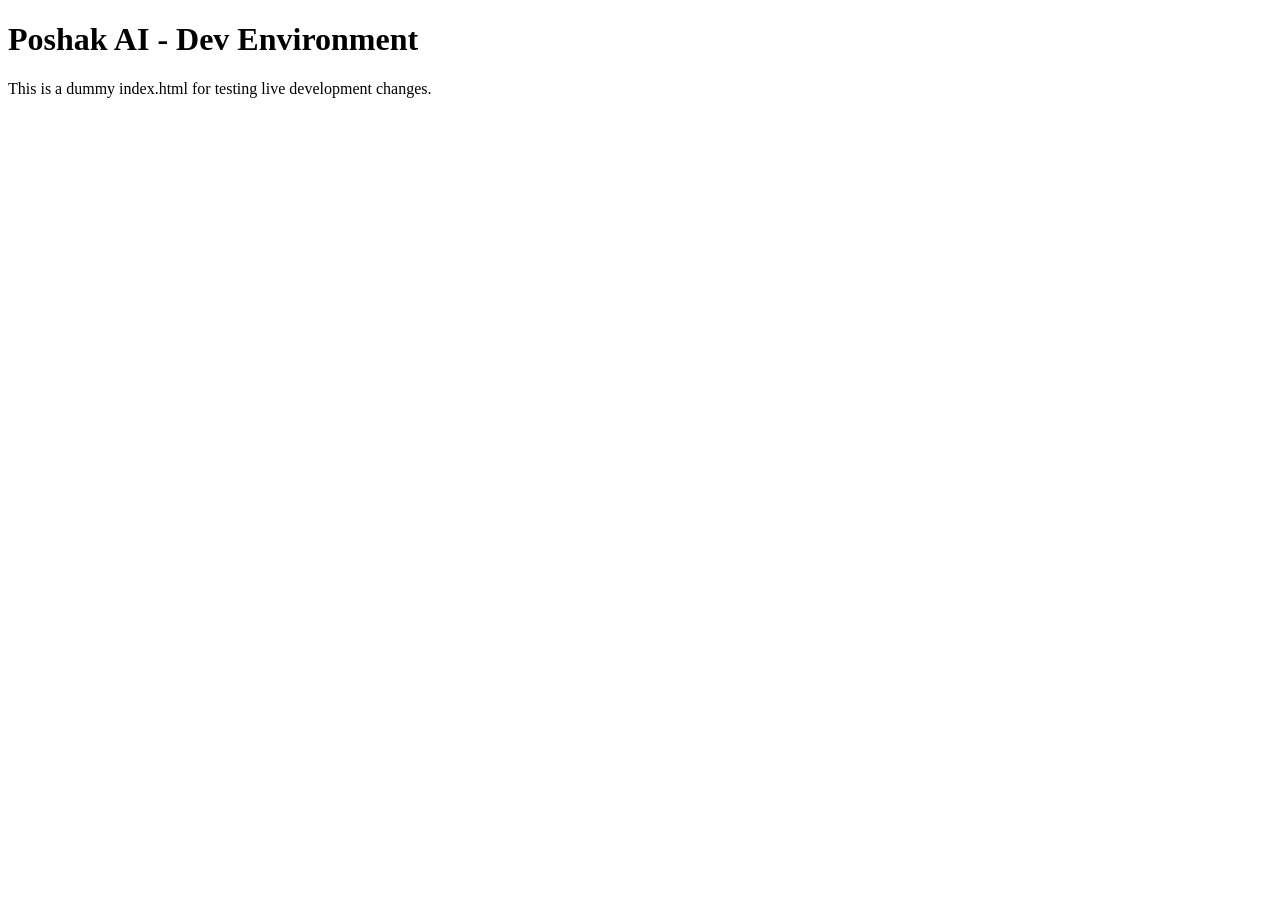
==== dev/index.html @ cd3738d5 "Create dev folder with dummy index.html" ====
<!DOCTYPE html>
<html lang="en">
<head>
    <meta charset="UTF-8">
    <meta name="viewport" content="width=device-width, initial-scale=1.0">
    <title>Dev Environment - Poshak AI</title>
</head>
<body>
    <h1>Poshak AI - Dev Environment</h1>
    <p>This is a dummy index.html for testing live development changes.</p>
</body>
</html>
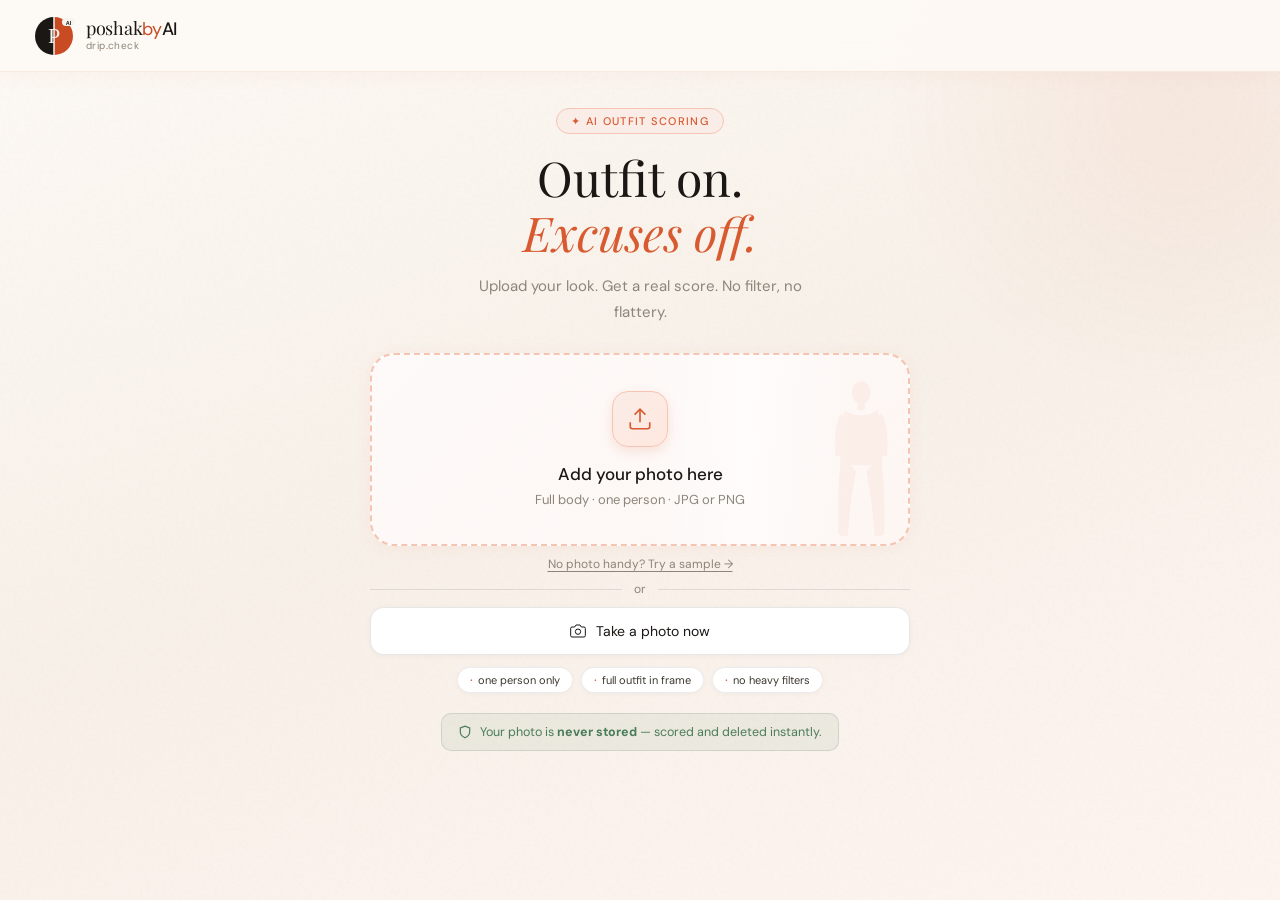
==== commit bf54187d: "Populate dev folder with scoring_updates_v01 codebase" ====
--- a/dev/index.html
+++ b/dev/index.html
@@ -1,12 +1,383 @@
 <!DOCTYPE html>
 <html lang="en">
 <head>
-    <meta charset="UTF-8">
-    <meta name="viewport" content="width=device-width, initial-scale=1.0">
-    <title>Dev Environment - Poshak AI</title>
+<meta charset="UTF-8">
+<meta name="viewport" content="width=device-width, initial-scale=1.0">
+<title>poshakbyAI — drip.check</title>
+<link rel="preconnect" href="https://fonts.googleapis.com">
+<link href="https://fonts.googleapis.com/css2?family=Playfair+Display:wght@400;500&family=DM+Sans:wght@300;400;500&display=swap" rel="stylesheet">
+<link rel="stylesheet" href="styles.css">
 </head>
 <body>
-    <h1>Poshak AI - Dev Environment</h1>
-    <p>This is a dummy index.html for testing live development changes.</p>
+<div class="app">
+  <header>
+    <div style="display:flex;align-items:center;gap:10px;">
+      <!-- SVG Mark -->
+      <svg width="44" height="44" viewBox="0 0 44 44" xmlns="http://www.w3.org/2000/svg" style="flex-shrink:0;">
+        <defs>
+          <clipPath id="hL"><rect x="0" y="0" width="22" height="44"/></clipPath>
+          <clipPath id="hR"><rect x="22" y="0" width="22" height="44"/></clipPath>
+          <clipPath id="hC"><circle cx="22" cy="22" r="19"/></clipPath>
+        </defs>
+        <circle cx="22" cy="22" r="19" fill="#1A1714" clip-path="url(#hL)"/>
+        <circle cx="22" cy="22" r="19" fill="#C84B23" clip-path="url(#hR)"/>
+        <line x1="22" y1="3" x2="22" y2="41" stroke="#F7F4EF" stroke-width="1.5" clip-path="url(#hC)"/>
+        <text x="22" y="29" font-family="Georgia,serif" font-size="22" font-weight="400" fill="#F7F4EF" text-anchor="middle">P</text>
+        <rect x="30" y="4" width="13" height="8" rx="4" fill="#F7F4EF"/>
+        <text x="36.5" y="11" font-family="Arial,sans-serif" font-size="5.5" font-weight="700" fill="#1A1714" text-anchor="middle">AI</text>
+      </svg>
+      <!-- Wordmark -->
+      <div>
+        <div style="font-family:'Playfair Display',Georgia,serif;font-size:18px;font-weight:400;color:#1A1714;letter-spacing:-0.3px;line-height:1.1;">poshak<span style="font-family:'DM Sans',sans-serif;font-weight:400;color:#C84B23;">by</span><span style="font-family:'DM Sans',sans-serif;font-weight:500;color:#1A1714;">AI</span></div>
+        <div style="font-size:10px;color:#8C8579;letter-spacing:0.04em;font-family:'DM Sans',sans-serif;">drip<span style="color:#C84B23;">.</span>check</div>
+      </div>
+    </div>
+  </header>
+
+<input type="file" id="cameraInput" accept="image/jpeg,image/png,image/webp" capture="environment" style="position:absolute;width:1px;height:1px;opacity:0;overflow:hidden;z-index:-1;">
+
+  <main>
+
+    <!-- HOME SCREEN -->
+    <div class="screen active" id="screen-home">
+      <div class="home-hero">
+        <div class="home-eyebrow">✦ AI outfit scoring</div>
+        <h1 class="home-title">Outfit on.<br><em>Excuses off.</em></h1>
+        <p class="home-sub">Upload your look. Get a real score. No filter, no flattery.</p>
+      </div>
+
+      <div class="upload-zone" id="uploadZone">
+        <div class="shimmer-bar"></div>
+        <input type="file" id="fileInput" accept="image/jpeg,image/png,image/webp">
+        <!-- Faint body silhouette — shows ideal framing -->
+        <svg class="upload-silhouette" viewBox="0 0 120 320" xmlns="http://www.w3.org/2000/svg" fill="var(--coral)">
+          <!-- head -->
+          <ellipse cx="60" cy="28" rx="18" ry="22"/>
+          <!-- neck -->
+          <rect x="53" y="48" width="14" height="14" rx="4"/>
+          <!-- torso -->
+          <path d="M28 62 Q20 90 22 140 L98 140 Q100 90 92 62 Q76 72 60 72 Q44 72 28 62Z"/>
+          <!-- left arm -->
+          <path d="M22 68 Q6 90 10 148 Q14 152 22 150 Q24 110 32 80Z"/>
+          <!-- right arm -->
+          <path d="M98 68 Q114 90 110 148 Q106 152 98 150 Q96 110 88 80Z"/>
+          <!-- hips -->
+          <path d="M22 140 Q18 162 20 168 L100 168 Q102 162 98 140Z"/>
+          <!-- left leg -->
+          <path d="M20 168 Q14 220 16 300 Q22 306 34 304 Q38 240 50 180 L40 168Z"/>
+          <!-- right leg -->
+          <path d="M100 168 Q106 220 104 300 Q98 306 86 304 Q82 240 70 180 L80 168Z"/>
+        </svg>
+        <div class="upload-icon-wrap" style="position:relative;z-index:2;">
+          <svg viewBox="0 0 24 24"><path d="M21 15v4a2 2 0 01-2 2H5a2 2 0 01-2-2v-4M17 8l-5-5-5 5M12 3v12"/></svg>
+        </div>
+        <div class="upload-title" style="position:relative;z-index:2;">Add your photo here</div>
+        <div class="upload-sub" style="position:relative;z-index:2;">Full body · one person · JPG or PNG</div>
+      </div>
+      <button class="sample-link" onclick="loadSamplePhoto()">No photo handy? Try a sample →</button>
+
+      <div class="divider">
+        <div class="divider-line"></div>
+        <div class="divider-text">or</div>
+        <div class="divider-line"></div>
+      </div>
+
+      <label for="cameraInput" class="cam-btn">
+        <svg viewBox="0 0 24 24"><path d="M23 19a2 2 0 01-2 2H3a2 2 0 01-2-2V8a2 2 0 012-2h4l2-3h6l2 3h4a2 2 0 012 2z"/><circle cx="12" cy="13" r="4"/></svg>
+        Take a photo now
+      </label>
+
+      <div class="rules-row">
+        <span class="rule-pill">one person only</span>
+        <span class="rule-pill">full outfit in frame</span>
+        <span class="rule-pill">no heavy filters</span>
+      </div>
+
+      <div style="margin-top:1.25rem;display:flex;align-items:center;justify-content:center;gap:8px;font-size:12.5px;color:#4A7C59;background:rgba(74,124,89,0.08);border:1px solid rgba(74,124,89,0.18);border-radius:10px;padding:10px 16px;">
+        <svg width="14" height="14" viewBox="0 0 24 24" fill="none" stroke="currentColor" stroke-width="2" style="flex-shrink:0;"><path d="M12 22s8-4 8-10V5l-8-3-8 3v7c0 6 8 10 8 10z"/></svg>
+        <span>Your photo is <strong>never stored</strong> — scored and deleted instantly.</span>
+      </div>
+    </div>
+
+    <!-- PREVIEW SCREEN -->
+    <div class="screen" id="screen-preview">
+      <div class="preview-wrap">
+        <img class="preview-img" id="previewImg" src="" alt="Your outfit">
+        <div class="preview-overlay">Looking good — ready to score?</div>
+      </div>
+      <div style="display:flex;align-items:center;gap:8px;font-size:12px;color:var(--muted);margin-bottom:0.5rem;width:100%;justify-content:center;">
+        <svg width="12" height="12" viewBox="0 0 24 24" fill="none" stroke="currentColor" stroke-width="2" style="flex-shrink:0;"><path d="M23 19a2 2 0 01-2 2H3a2 2 0 01-2-2V8a2 2 0 012-2h4l2-3h6l2 3h4a2 2 0 012 2z"/><circle cx="12" cy="13" r="4"/></svg>
+        Full body, head to toe = best score
+      </div>
+      <button class="analyze-btn" onclick="startAnalysis()">Score my outfit →</button>
+      <button class="reupload-btn" onclick="goHome()">Choose a different photo</button>
+    </div>
+
+    <!-- PROCESSING SCREEN -->
+    <div class="screen" id="screen-processing">
+      <div class="processing-wrap">
+        <div class="spinner-wrap">
+          <div class="spinner"></div>
+        </div>
+        <div class="processing-title" id="processingTitle">Reading your fit...</div>
+        <div class="processing-sub" id="processingSub">Checking colors, proportions, and finishing touches</div>
+        <div class="processing-steps">
+          <div class="step-dot lit" id="dot0"></div>
+          <div class="step-dot" id="dot1"></div>
+          <div class="step-dot" id="dot2"></div>
+          <div class="step-dot" id="dot3"></div>
+        </div>
+      </div>
+    </div>
+
+    <!-- RESULT SCREEN -->
+    <div class="screen" id="screen-result">
+      <div class="result-wrap">
+
+        <!-- Partial body notice -->
+        <div id="partialBodyNotice" style="display:none;align-items:center;gap:8px;font-size:12px;color:#7A6A2A;background:rgba(239,159,39,0.1);border:1px solid rgba(239,159,39,0.25);border-radius:10px;padding:10px 14px;margin-bottom:0.75rem;">
+          <svg width="14" height="14" viewBox="0 0 24 24" fill="none" stroke="currentColor" stroke-width="2" style="flex-shrink:0;"><circle cx="12" cy="12" r="10"/><line x1="12" y1="8" x2="12" y2="12"/><line x1="12" y1="16" x2="12.01" y2="16"/></svg>
+          <span>We can only see part of your outfit — a full-body shot gives a better score, but we've done our best.</span>
+        </div>
+
+        <!-- Score hero -->
+        <div class="score-hero">
+          <div class="score-sub-label">Your Style Score</div>
+          <div style="display:flex;align-items:flex-end;justify-content:center;gap:6px;line-height:1;">
+            <div class="score-number" id="scoreNum">0</div>
+            <div style="font-family:'DM Sans',sans-serif;font-size:22px;font-weight:300;color:rgba(247,244,239,0.4);padding-bottom:14px;letter-spacing:0;">/10</div>
+          </div>
+          <div class="score-label" id="scoreLabel">—</div>
+          <div><button class="share-btn" id="shareBtn" onclick="shareScore()">Share my score</button></div>
+        </div>
+
+        <!-- Dimension list -->
+        <div class="dim-list">
+          <div class="dim-item" id="dim0" onclick="toggleDim(this)">
+            <div class="dim-header">
+              <div class="dim-row-top">
+                <div class="dim-name-wrap">
+                  <div class="dim-name">Colour matching</div>
+                  <svg class="dim-chevron" viewBox="0 0 24 24"><polyline points="6 9 12 15 18 9"/></svg>
+                </div>
+                <div class="dim-score-label" id="val0">0.0/10</div>
+              </div>
+              <div class="dim-track"><div class="dim-bar" id="bar0"></div></div>
+              <div class="dim-tap-hint"><svg viewBox="0 0 24 24"><polyline points="6 9 12 15 18 9"/></svg>Tap to see how to improve</div>
+            </div>
+            <div class="dim-dropdown" id="tip0">
+              <div class="dim-tip-label">How to score higher</div>
+              <div class="dim-tip-text" id="tiptext0"></div>
+            </div>
+          </div>
+
+          <div class="dim-item" id="dim1" onclick="toggleDim(this)">
+            <div class="dim-header">
+              <div class="dim-row-top">
+                <div class="dim-name-wrap">
+                  <div class="dim-name">How well it goes together</div>
+                  <svg class="dim-chevron" viewBox="0 0 24 24"><polyline points="6 9 12 15 18 9"/></svg>
+                </div>
+                <div class="dim-score-label" id="val1">0.0/10</div>
+              </div>
+              <div class="dim-track"><div class="dim-bar" id="bar1"></div></div>
+              <div class="dim-tap-hint"><svg viewBox="0 0 24 24"><polyline points="6 9 12 15 18 9"/></svg>Tap to see how to improve</div>
+            </div>
+            <div class="dim-dropdown" id="tip1">
+              <div class="dim-tip-label">How to score higher</div>
+              <div class="dim-tip-text" id="tiptext1"></div>
+            </div>
+          </div>
+
+          <div class="dim-item" id="dim2" onclick="toggleDim(this)">
+            <div class="dim-header">
+              <div class="dim-row-top">
+                <div class="dim-name-wrap">
+                  <div class="dim-name">Effort &amp; finishing</div>
+                  <svg class="dim-chevron" viewBox="0 0 24 24"><polyline points="6 9 12 15 18 9"/></svg>
+                </div>
+                <div class="dim-score-label" id="val2">0.0/10</div>
+              </div>
+              <div class="dim-track"><div class="dim-bar" id="bar2"></div></div>
+              <div class="dim-tap-hint"><svg viewBox="0 0 24 24"><polyline points="6 9 12 15 18 9"/></svg>Tap to see how to improve</div>
+            </div>
+            <div class="dim-dropdown" id="tip2">
+              <div class="dim-tip-label">How to score higher</div>
+              <div class="dim-tip-text" id="tiptext2"></div>
+            </div>
+          </div>
+
+          <div class="dim-item" id="dim3" onclick="toggleDim(this)">
+            <div class="dim-header">
+              <div class="dim-row-top">
+                <div class="dim-name-wrap">
+                  <div class="dim-name">Fit &amp; shape</div>
+                  <svg class="dim-chevron" viewBox="0 0 24 24"><polyline points="6 9 12 15 18 9"/></svg>
+                </div>
+                <div class="dim-score-label" id="val3">0.0/10</div>
+              </div>
+              <div class="dim-track"><div class="dim-bar" id="bar3"></div></div>
+              <div class="dim-tap-hint"><svg viewBox="0 0 24 24"><polyline points="6 9 12 15 18 9"/></svg>Tap to see how to improve</div>
+            </div>
+            <div class="dim-dropdown" id="tip3">
+              <div class="dim-tip-label">How to score higher</div>
+              <div class="dim-tip-text" id="tiptext3"></div>
+            </div>
+          </div>
+        </div>
+
+        <!-- Feedback -->
+        <div class="feedback-section" id="feedbackSection">
+
+          <div class="vibe-block" id="vibeCard">
+            <div class="vibe-icon" id="vibeIcon">✦</div>
+            <div class="vibe-right">
+              <div class="vibe-tag">The verdict</div>
+              <div class="vibe-quote" id="vibeText"></div>
+            </div>
+          </div>
+
+          <div class="working-block" id="workingCard">
+            <div class="working-top">
+              <div class="working-dot"></div>
+              <div class="working-label">What's working</div>
+            </div>
+            <div class="working-text" id="workingText"></div>
+          </div>
+
+          <div class="nudge-block" id="nudgeCard" style="display:none;">
+            <div class="nudge-arrow">→</div>
+            <div class="nudge-inner-text">
+              <div class="nudge-label">Fix this one thing</div>
+              <div class="nudge-text" id="nudgeText"></div>
+            </div>
+          </div>
+
+        </div>
+
+        <div class="action-row" style="display:flex; gap:10px;">
+          <button class="action-sec" style="flex:1;" onclick="goHome()">Score another</button>
+          <button class="action-primary" style="flex:1;" onclick="showScreen('feedback')">Give feedback →</button>
+        </div>
+      </div>
+    </div>
+
+    <!-- FEEDBACK SCREEN -->
+    <div class="screen" id="screen-feedback">
+      <div class="feedback-wrap" id="feedbackForm">
+
+        <div class="fb-screen-title">Quick check-in</div>
+        <div class="fb-screen-sub">Tell us what you think — we actually read all of this.</div>
+
+        <div class="fb-section">
+          <div class="fb-section-label">How helpful was this?</div>
+          <div class="emoji-row">
+            <button class="emoji-btn" onclick="selectEmoji(this, 1)">😒</button>
+            <button class="emoji-btn" onclick="selectEmoji(this, 2)">😐</button>
+            <button class="emoji-btn" onclick="selectEmoji(this, 3)">🙂</button>
+            <button class="emoji-btn" onclick="selectEmoji(this, 4)">😊</button>
+            <button class="emoji-btn" onclick="selectEmoji(this, 5)">😍</button>
+          </div>
+        </div>
+
+        <div class="fb-section">
+          <div class="fb-section-label">What did you think?</div>
+          <div class="chip-grid" id="thoughtChips">
+            <div class="chip" onclick="toggleChip(this)">Really helpful</div>
+            <div class="chip" onclick="toggleChip(this)">Too general</div>
+            <div class="chip" onclick="toggleChip(this)">Spot on</div>
+            <div class="chip" onclick="toggleChip(this)">Want more detail</div>
+            <div class="chip" onclick="toggleChip(this)">Easy to follow</div>
+            <div class="chip" onclick="toggleChip(this)">Felt too harsh</div>
+          </div>
+        </div>
+
+        <div class="fb-section">
+          <div class="fb-section-label">What should we improve?</div>
+          <div class="chip-grid" id="improveChips">
+            <div class="chip" onclick="toggleChip(this)">More specific tips</div>
+            <div class="chip" onclick="toggleChip(this)">Better tone</div>
+            <div class="chip" onclick="toggleChip(this)">Show examples</div>
+            <div class="chip" onclick="toggleChip(this)">Add shopping links</div>
+            <div class="chip" onclick="toggleChip(this)">Faster results</div>
+            <div class="chip" onclick="toggleChip(this)">Nothing, loved it</div>
+          </div>
+        </div>
+
+        <div class="fb-section">
+          <div class="fb-section-label">Anything else? <span style="font-weight:300;text-transform:none;letter-spacing:0;">(optional)</span></div>
+          <textarea class="fb-textarea" id="fbTextarea" placeholder="Any quick thoughts? We read all of them."></textarea>
+        </div>
+
+        <button class="fb-submit" onclick="submitFeedback()">Submit feedback</button>
+        <button class="fb-skip" onclick="goHome()">Skip — score another outfit</button>
+
+      </div>
+
+      <!-- Thank you state -->
+      <div style="display:none;" id="thankyouState">
+        <div class="thankyou-wrap">
+          <div class="thankyou-icon">✦</div>
+          <div class="thankyou-title">Thank you.</div>
+          <div class="thankyou-sub">Your feedback helps us get better.<br>One outfit at a time.</div>
+          <button class="action-primary" style="width:100%;" onclick="goHome()">Score another outfit</button>
+        </div>
+      </div>
+    </div>
+
+    <!-- ERROR SCREEN -->
+    <div class="screen" id="screen-error">
+      <div class="error-wrap">
+        <div class="error-icon">
+          <svg viewBox="0 0 24 24"><circle cx="11" cy="11" r="8"/><path d="M21 21l-4.35-4.35M11 8v3M11 14h.01"/></svg>
+        </div>
+        <div class="error-title" id="errorTitle">Hmm, we can't score this.</div>
+        <div class="error-sub" id="errorSub">We need a clear photo of your full outfit to give you a proper score.</div>
+        <div class="error-rules">
+          <div class="error-rule"><div class="rule-dot-sm"></div>Only one person in the photo</div>
+          <div class="error-rule"><div class="rule-dot-sm"></div>Full or half-body shot with outfit visible</div>
+          <div class="error-rule"><div class="rule-dot-sm"></div>No heavy filters or cropping</div>
+          <div class="error-rule"><div class="rule-dot-sm"></div>Good lighting, clothes clearly visible</div>
+        </div>
+        <button class="retry-btn" onclick="goHome()">Try again</button>
+      </div>
+    </div>
+
+  </main>
+</div>
+
+<!-- NEW LOOK MODAL -->
+<div class="newlook-overlay" id="newlookOverlay" onclick="closeNewLook(event)">
+  <div class="newlook-sheet" id="newlookSheet">
+    <div class="newlook-handle"></div>
+    <div class="newlook-label">AI Preview</div>
+    <div class="newlook-title" id="newlookTitle">You, with the fix applied</div>
+    <div class="newlook-img-wrap" id="newlookImgWrap">
+      <div class="newlook-loading" id="newlookLoading">
+        <div class="newlook-spinner"></div>
+        <div class="newlook-loading-text">Generating your new look...</div>
+      </div>
+    </div>
+    <div class="newlook-disclaimer">AI-generated preview — for inspiration only. Results may vary.</div>
+    <button class="newlook-close" onclick="closeNewLook()">Close</button>
+  </div>
+</div>
+
+
+<!-- ACCESSORY TRY-ON MODAL -->
+<div class="newlook-overlay" id="accessoryOverlay" onclick="closeAccessoryOverlay(event)">
+  <div class="newlook-sheet">
+    <div class="newlook-handle"></div>
+    <div class="newlook-label">Try it on</div>
+    <div class="newlook-title" id="accessoryOverlayTitle">How it could look</div>
+    <div class="newlook-img-wrap" id="accessoryImgWrap"></div>
+    <div class="newlook-disclaimer">AI-generated preview — your original photo with the item added. Results may vary.</div>
+    <button class="newlook-close" onclick="closeAccessoryOverlay()">Close</button>
+  </div>
+</div>
+
+<script src="config.js"></script>
+<script src="prompts.js"></script>
+<script src="app.js"></script>
 </body>
 </html>
--- a/dev/styles.css
+++ b/dev/styles.css
@@ -0,0 +1,1032 @@
+  :root {
+    --coral: #D85A30;
+    --coral-light: #FAECE7;
+    --coral-mid: #F5C4B3;
+    --coral-dark: #993C1D;
+    --amber: #EF9F27;
+    --red: #E24B4A;
+    --ink: #1A1714;
+    --ink-soft: #3D3830;
+    --parchment: #F7F4EF;
+    --parchment-dark: #EDE9E1;
+    --muted: #8C8579;
+    --white: #FFFFFF;
+  }
+
+  * { box-sizing: border-box; margin: 0; padding: 0; }
+
+  body {
+    font-family: 'DM Sans', sans-serif;
+    background: linear-gradient(160deg, #FDF9F5 0%, #F7F0E8 50%, #FDF4EF 100%);
+    background-attachment: fixed;
+    color: var(--ink);
+    min-height: 100vh;
+    overflow-x: hidden;
+  }
+
+  /* ── GRAIN TEXTURE OVERLAY ── */
+  body::before {
+    content: '';
+    position: fixed;
+    inset: 0;
+    background-image: url("data:image/svg+xml,%3Csvg viewBox='0 0 256 256' xmlns='http://www.w3.org/2000/svg'%3E%3Cfilter id='noise'%3E%3CfeTurbulence type='fractalNoise' baseFrequency='0.9' numOctaves='4' stitchTiles='stitch'/%3E%3C/filter%3E%3Crect width='100%25' height='100%25' filter='url(%23noise)' opacity='0.04'/%3E%3C/svg%3E");
+    pointer-events: none;
+    z-index: 0;
+    opacity: 0.5;
+  }
+
+  /* ── DECORATIVE BLOBS ── */
+  body::after {
+    content: '';
+    position: fixed;
+    width: 600px; height: 600px;
+    border-radius: 50%;
+    background: radial-gradient(circle, rgba(216,90,48,0.07) 0%, transparent 70%);
+    top: -200px; right: -200px;
+    pointer-events: none;
+    z-index: 0;
+  }
+
+  /* ── LAYOUT ── */
+  .app { position: relative; z-index: 1; min-height: 100vh; display: flex; flex-direction: column; }
+
+  /* ── HEADER ── */
+  header {
+    padding: 0.85rem 2rem;
+    display: flex;
+    align-items: center;
+    justify-content: space-between;
+    border-bottom: 1px solid rgba(216,90,48,0.1);
+    background: rgba(253,249,245,0.92);
+    backdrop-filter: blur(12px);
+    position: sticky;
+    top: 0;
+    z-index: 100;
+    box-shadow: 0 1px 20px rgba(216,90,48,0.06);
+  }
+
+  .logo {
+    font-family: 'Playfair Display', serif;
+    font-size: 22px;
+    font-weight: 500;
+    color: var(--ink);
+    letter-spacing: -0.3px;
+  }
+  .logo span { color: var(--coral); }
+
+  .logo-tagline {
+    font-size: 11px;
+    color: var(--muted);
+    letter-spacing: 0.04em;
+    margin-top: 1px;
+    font-family: 'DM Sans', sans-serif;
+  }
+  .logo-dot { color: var(--coral); }
+
+  /* ── MAIN ── */
+  main { flex: 1; display: flex; flex-direction: column; align-items: center; padding: 0.75rem 1.5rem; }
+
+  /* ── SCREENS ── */
+  .screen { display: none; width: 100%; max-width: 540px; animation: fadeUp 0.4s ease; }
+  .screen.active { display: flex; flex-direction: column; align-items: center; }
+  @keyframes fadeUp { from { opacity: 0; transform: translateY(16px); } to { opacity: 1; transform: translateY(0); } }
+
+  /* ── HOME SCREEN ── */
+  .home-hero {
+    text-align: center;
+    margin-bottom: 1.25rem;
+    padding: 1.5rem 0 0.5rem;
+  }
+  .home-eyebrow {
+    display: inline-flex;
+    align-items: center;
+    gap: 6px;
+    font-size: 11px;
+    font-weight: 500;
+    letter-spacing: 0.12em;
+    text-transform: uppercase;
+    color: var(--coral);
+    background: var(--coral-light);
+    border: 1px solid var(--coral-mid);
+    border-radius: 20px;
+    padding: 5px 14px;
+    margin-bottom: 1rem;
+  }
+  .home-title {
+    font-family: 'Playfair Display', serif;
+    font-size: clamp(32px, 6vw, 48px);
+    font-weight: 400;
+    line-height: 1.15;
+    color: var(--ink);
+    margin-bottom: 0.75rem;
+  }
+  .home-title em { font-style: italic; color: var(--coral); }
+  .home-sub {
+    font-size: 15px;
+    color: var(--muted);
+    line-height: 1.75;
+    max-width: 360px;
+    margin: 0 auto;
+  }
+
+  /* ── UPLOAD ZONE ── */
+  .upload-zone {
+    width: 100%;
+    border: 2px dashed var(--coral-mid);
+    border-radius: 24px;
+    padding: 2.25rem 2rem;
+    text-align: center;
+    cursor: pointer;
+    background: linear-gradient(135deg, #fff 0%, #FDF6F3 100%);
+    transition: all 0.25s ease;
+    position: relative;
+    overflow: hidden;
+    box-shadow: 0 2px 16px rgba(216,90,48,0.06);
+  }
+  .upload-zone::before {
+    content: '';
+    position: absolute;
+    inset: 0;
+    background: linear-gradient(135deg, rgba(216,90,48,0.03), transparent);
+    pointer-events: none;
+  }
+  .upload-zone:hover {
+    border-color: var(--coral);
+    background: linear-gradient(135deg, #FEF4F0 0%, #FAECE7 100%);
+    transform: translateY(-2px);
+    box-shadow: 0 8px 28px rgba(216,90,48,0.12);
+  }
+  .upload-zone.drag-over {
+    border-color: var(--coral);
+    background: linear-gradient(135deg, #FEF4F0 0%, #FAECE7 100%);
+    transform: scale(1.01);
+  }
+
+  /* ── SHIMMER ── */
+  @keyframes shimmerSweep {
+    0%   { transform: translateX(-100%) skewX(-15deg); }
+    100% { transform: translateX(250%)  skewX(-15deg); }
+  }
+  .upload-zone .shimmer-bar {
+    position: absolute;
+    inset: 0;
+    overflow: hidden;
+    border-radius: 22px;
+    pointer-events: none;
+    z-index: 2;
+  }
+  .upload-zone .shimmer-bar::after {
+    content: '';
+    position: absolute;
+    top: 0; bottom: 0;
+    width: 40%;
+    background: linear-gradient(90deg, transparent, rgba(255,255,255,0.55), transparent);
+    animation: shimmerSweep 0.9s ease-in-out 0.4s 2;
+  }
+
+  /* ── SILHOUETTE ── */
+  .upload-silhouette {
+    position: absolute;
+    bottom: 0; right: 16px;
+    height: 88%;
+    opacity: 0.055;
+    pointer-events: none;
+    z-index: 1;
+  }
+
+  /* ── SAMPLE LINK ── */
+  .sample-link {
+    font-size: 12px;
+    color: var(--muted);
+    text-align: center;
+    margin-top: 0.6rem;
+    cursor: pointer;
+    background: none; border: none;
+    font-family: 'DM Sans', sans-serif;
+    text-decoration: underline;
+    text-underline-offset: 3px;
+    transition: color 0.15s;
+  }
+  .sample-link:hover { color: var(--coral); }
+
+  .upload-icon-wrap {
+    width: 56px;
+    height: 56px;
+    border-radius: 16px;
+    background: linear-gradient(135deg, var(--coral-light), #FFE8DF);
+    display: flex;
+    align-items: center;
+    justify-content: center;
+    margin: 0 auto 1rem;
+    border: 1px solid var(--coral-mid);
+    box-shadow: 0 4px 12px rgba(216,90,48,0.15);
+  }
+  .upload-icon-wrap svg { width: 26px; height: 26px; stroke: var(--coral); fill: none; stroke-width: 1.5; }
+
+  .upload-title { font-size: 17px; font-weight: 500; color: var(--ink); margin-bottom: 6px; }
+  .upload-sub { font-size: 13px; color: var(--muted); }
+
+  #fileInput { display: none; }
+
+  .divider {
+    display: flex; align-items: center; gap: 12px;
+    width: 100%; margin: 0.6rem 0;
+  }
+  .divider-line { flex: 1; height: 1px; background: rgba(26,23,20,0.1); }
+  .divider-text { font-size: 12px; color: var(--muted); }
+
+  .cam-btn {
+    width: 100%;
+    display: flex;
+    align-items: center;
+    justify-content: center;
+    gap: 10px;
+    padding: 14px;
+    border-radius: 14px;
+    border: 1.5px solid rgba(26,23,20,0.1);
+    background: var(--white);
+    color: var(--ink);
+    font-size: 14px;
+    font-family: 'DM Sans', sans-serif;
+    cursor: pointer;
+    transition: all 0.15s;
+    box-shadow: 0 1px 6px rgba(0,0,0,0.04);
+  }
+  .cam-btn:hover { background: var(--parchment-dark); border-color: var(--coral-mid); box-shadow: 0 4px 12px rgba(216,90,48,0.08); }
+  .cam-btn svg { width: 16px; height: 16px; stroke: currentColor; fill: none; stroke-width: 1.5; }
+
+  .rules-row {
+    display: flex; gap: 8px; flex-wrap: wrap; justify-content: center;
+    margin-top: 0.75rem;
+  }
+  .rule-pill {
+    font-size: 11px;
+    color: var(--ink-soft);
+    background: var(--white);
+    border: 1px solid rgba(26,23,20,0.08);
+    border-radius: 20px;
+    padding: 5px 12px;
+    box-shadow: 0 1px 4px rgba(0,0,0,0.04);
+    display: inline-flex;
+    align-items: center;
+    gap: 5px;
+  }
+  .rule-pill::before {
+    content: '·';
+    color: var(--coral);
+    font-size: 14px;
+    line-height: 1;
+  }
+
+  /* ── PREVIEW ── */
+  .preview-wrap {
+    width: 100%;
+    border-radius: 16px;
+    overflow: hidden;
+    position: relative;
+    margin-bottom: 1rem;
+    border: 1px solid rgba(26,23,20,0.08);
+    background: var(--parchment-dark);
+    max-height: 520px;
+  }
+  .preview-img {
+    width: 100%;
+    height: auto;
+    max-height: 520px;
+    object-fit: contain;
+    display: block;
+  }
+  .preview-overlay {
+    position: absolute;
+    bottom: 0; left: 0; right: 0;
+    padding: 1rem 1.25rem;
+    background: linear-gradient(transparent, rgba(26,23,20,0.7));
+    color: white;
+    font-size: 13px;
+  }
+
+  .analyze-btn {
+    width: 100%;
+    padding: 17px;
+    border-radius: 14px;
+    background: linear-gradient(135deg, #D85A30 0%, #C84B23 50%, #B03A18 100%);
+    color: #fff;
+    border: none;
+    font-size: 15px;
+    font-weight: 500;
+    font-family: 'DM Sans', sans-serif;
+    cursor: pointer;
+    transition: transform 0.15s, box-shadow 0.15s, filter 0.15s;
+    letter-spacing: 0.02em;
+    box-shadow: 0 4px 20px rgba(216,90,48,0.35);
+    position: relative;
+    overflow: hidden;
+  }
+  .analyze-btn::after {
+    content: '';
+    position: absolute;
+    inset: 0;
+    background: linear-gradient(to bottom, rgba(255,255,255,0.12), transparent);
+    pointer-events: none;
+  }
+  .analyze-btn:hover { transform: translateY(-1px); box-shadow: 0 8px 28px rgba(216,90,48,0.42); filter: brightness(1.05); }
+  .analyze-btn:active { transform: scale(0.98); box-shadow: 0 2px 10px rgba(216,90,48,0.3); }
+
+  .reupload-btn {
+    width: 100%;
+    padding: 13px;
+    border-radius: 12px;
+    background: transparent;
+    color: var(--muted);
+    border: 1.5px solid rgba(26,23,20,0.12);
+    font-size: 14px;
+    font-family: 'DM Sans', sans-serif;
+    cursor: pointer;
+    margin-top: 10px;
+    transition: background 0.15s;
+  }
+  .reupload-btn:hover { background: var(--parchment-dark); }
+
+  /* ── PROCESSING ── */
+  .processing-wrap { text-align: center; padding: 2rem 0; }
+  .spinner-wrap {
+    position: relative;
+    width: 88px; height: 88px;
+    margin: 0 auto 2rem;
+  }
+  .spinner-wrap::before {
+    content: '';
+    position: absolute;
+    inset: -12px;
+    border-radius: 50%;
+    background: radial-gradient(circle, rgba(216,90,48,0.08) 0%, transparent 70%);
+    animation: pulseRing 1.5s ease-in-out infinite;
+  }
+  @keyframes pulseRing {
+    0%, 100% { transform: scale(0.9); opacity: 0.4; }
+    50% { transform: scale(1.1); opacity: 1; }
+  }
+  .spinner {
+    width: 88px; height: 88px;
+    border-radius: 50%;
+    border: 2.5px solid var(--coral-mid);
+    border-top-color: var(--coral);
+    animation: spin 0.85s linear infinite;
+    margin: 0 auto 2rem;
+  }
+  @keyframes spin { to { transform: rotate(360deg); } }
+  .processing-title {
+    font-family: 'Playfair Display', serif;
+    font-size: 24px;
+    font-weight: 400;
+    color: var(--ink);
+    margin-bottom: 0.75rem;
+  }
+  .processing-sub { font-size: 14px; color: var(--muted); line-height: 1.7; }
+  .processing-steps {
+    display: flex; gap: 6px; justify-content: center;
+    margin-top: 2rem;
+  }
+  .step-dot {
+    width: 6px; height: 6px; border-radius: 50%;
+    background: var(--coral-mid);
+    transition: background 0.3s;
+  }
+  .step-dot.lit { background: var(--coral); }
+
+  /* ── RESULT ── */
+  .result-wrap { width: 100%; }
+
+  /* Top score hero */
+  .score-hero {
+    background: linear-gradient(145deg, #1A1714 0%, #2B1E18 60%, #1F1210 100%);
+    border-radius: 24px;
+    padding: 2.25rem 1.75rem 1.75rem;
+    margin-bottom: 0.75rem;
+    text-align: center;
+    position: relative;
+    overflow: hidden;
+    box-shadow: 0 8px 32px rgba(0,0,0,0.25), 0 2px 8px rgba(216,90,48,0.1);
+    border: 1px solid rgba(216,90,48,0.12);
+  }
+  .score-hero::before {
+    content: '';
+    position: absolute;
+    width: 280px; height: 280px;
+    border-radius: 50%;
+    background: radial-gradient(circle, rgba(216,90,48,0.18) 0%, transparent 70%);
+    top: -100px; right: -80px;
+    pointer-events: none;
+  }
+  .score-hero::after {
+    content: '';
+    position: absolute;
+    width: 180px; height: 180px;
+    border-radius: 50%;
+    background: radial-gradient(circle, rgba(239,159,39,0.08) 0%, transparent 70%);
+    bottom: -60px; left: -40px;
+    pointer-events: none;
+  }
+  .score-sub-label {
+    font-size: 10px;
+    letter-spacing: 0.14em;
+    text-transform: uppercase;
+    color: rgba(140,133,121,0.8);
+    margin-bottom: 0.75rem;
+    display: inline-flex;
+    align-items: center;
+    gap: 6px;
+  }
+  .score-sub-label::before, .score-sub-label::after {
+    content: '';
+    display: inline-block;
+    width: 20px; height: 1px;
+    background: rgba(140,133,121,0.35);
+  }
+  .score-number {
+    font-family: 'Playfair Display', serif;
+    font-size: 96px;
+    font-weight: 400;
+    line-height: 1;
+    color: var(--coral);
+    transition: color 0.3s;
+    text-shadow: 0 0 40px rgba(216,90,48,0.25);
+  }
+  .score-label {
+    font-size: 17px;
+    font-weight: 400;
+    color: var(--parchment);
+    margin-top: 8px;
+    opacity: 0;
+    transition: opacity 0.4s;
+    font-style: italic;
+    font-family: 'Playfair Display', serif;
+    letter-spacing: 0.01em;
+    line-height: 1.3;
+    padding: 0 1rem;
+  }
+  .share-btn {
+    margin-top: 1.25rem;
+    display: inline-block;
+    font-size: 12px;
+    padding: 7px 20px;
+    border-radius: 20px;
+    border: 1px solid rgba(247,244,239,0.2);
+    background: transparent;
+    color: var(--muted);
+    cursor: pointer;
+    font-family: 'DM Sans', sans-serif;
+    opacity: 0;
+    transition: opacity 0.4s, background 0.15s;
+  }
+  .share-btn.visible { opacity: 1; }
+  .share-btn:hover { background: rgba(247,244,239,0.08); }
+
+  /* Dimension list */
+  .dim-list {
+    background: var(--white);
+    border-radius: 20px;
+    border: 1px solid rgba(26,23,20,0.07);
+    overflow: hidden;
+    margin-bottom: 0.75rem;
+    padding: 0.25rem 0;
+    box-shadow: 0 2px 16px rgba(0,0,0,0.04);
+  }
+  .dim-item {
+    border-bottom: 1px solid rgba(26,23,20,0.05);
+    opacity: 0;
+    transform: translateY(6px);
+    transition: opacity 0.35s, transform 0.35s;
+  }
+  .dim-item:last-child { border-bottom: none; }
+  .dim-item.visible { opacity: 1; transform: translateY(0); }
+
+  .dim-header {
+    padding: 0.85rem 1.5rem;
+    cursor: pointer;
+    user-select: none;
+  }
+  .dim-header:hover { background: var(--parchment); }
+  .dim-row-top {
+    display: flex;
+    align-items: center;
+    justify-content: space-between;
+    margin-bottom: 8px;
+  }
+  .dim-name-wrap { display: flex; align-items: center; gap: 8px; }
+  .dim-name { font-size: 13px; color: var(--ink-soft); font-weight: 400; }
+  .dim-chevron {
+    width: 16px; height: 16px;
+    stroke: var(--coral); fill: none; stroke-width: 2.5;
+    transition: transform 0.25s;
+    flex-shrink: 0;
+  }
+  .dim-item.open .dim-chevron { transform: rotate(180deg); }
+
+  /* Tap hint shown below bar, hidden when open */
+  .dim-tap-hint {
+    display: flex;
+    align-items: center;
+    gap: 4px;
+    margin-top: 7px;
+    font-size: 11px;
+    color: var(--coral);
+    font-weight: 500;
+    letter-spacing: 0.02em;
+    opacity: 0;
+    transition: opacity 0.4s;
+  }
+  .dim-tap-hint svg { width: 11px; height: 11px; stroke: var(--coral); fill: none; stroke-width: 2.5; flex-shrink: 0; }
+  .dim-item.visible .dim-tap-hint { opacity: 1; }
+  .dim-item.open .dim-tap-hint { display: none; }
+
+  .dim-score-label {
+    font-size: 13px;
+    font-weight: 500;
+    color: var(--coral);
+    transition: color 0.3s;
+    min-width: 44px;
+    text-align: right;
+    flex-shrink: 0;
+  }
+  .dim-score-label.amber { color: #854F0B; }
+  .dim-score-label.red { color: #A32D2D; }
+
+  .dim-track {
+    width: 100%;
+    height: 7px;
+    background: var(--parchment-dark);
+    border-radius: 4px;
+    overflow: hidden;
+  }
+  .dim-bar {
+    height: 100%;
+    border-radius: 4px;
+    width: 0%;
+    background: linear-gradient(90deg, #D85A30, #E8744A);
+    transition: background 0.3s;
+    box-shadow: 0 0 6px rgba(216,90,48,0.3);
+  }
+  .dim-bar.amber { background: linear-gradient(90deg, #C17A0F, #EF9F27); box-shadow: 0 0 6px rgba(239,159,39,0.3); }
+  .dim-bar.red { background: linear-gradient(90deg, #A32D2D, #E24B4A); box-shadow: 0 0 6px rgba(226,75,74,0.3); }
+
+  @keyframes pulse-glow {
+    0%, 100% { box-shadow: 0 0 0 0 rgba(226,75,74,0.0), inset 0 0 0 1.5px rgba(226,75,74,0.3); }
+    50% { box-shadow: 0 0 12px 3px rgba(226,75,74,0.2), inset 0 0 0 1.5px rgba(226,75,74,0.7); }
+  }
+  .dim-item.lowest-score {
+    border-radius: 10px;
+    animation: pulse-glow 2s ease-in-out infinite;
+  }
+  .dim-item.lowest-score .dim-name::after {
+    content: 'FOCUS HERE';
+    display: inline-block;
+    margin-left: 8px;
+    font-size: 9px;
+    font-weight: 700;
+    letter-spacing: 0.06em;
+    color: #E24B4A;
+    background: rgba(226,75,74,0.1);
+    border: 1px solid rgba(226,75,74,0.3);
+    border-radius: 4px;
+    padding: 1px 5px;
+    vertical-align: middle;
+  }
+
+  /* Dropdown tip */
+  .dim-dropdown {
+    max-height: 0;
+    overflow: hidden;
+    transition: max-height 0.35s ease, padding 0.35s ease;
+    padding: 0 1.5rem;
+    background: var(--parchment);
+    border-top: 0px solid rgba(26,23,20,0.05);
+  }
+  .dim-item.open .dim-dropdown {
+    max-height: 300px;
+    padding: 0.9rem 1.5rem;
+    border-top-width: 1px;
+  }
+  .dim-tip-label {
+    font-size: 10px;
+    letter-spacing: 0.1em;
+    text-transform: uppercase;
+    color: var(--coral);
+    font-weight: 500;
+    margin-bottom: 6px;
+  }
+  .dim-tip-text {
+    font-size: 13px;
+    color: var(--ink-soft);
+    line-height: 1.65;
+  }
+  .dim-tip-text strong { font-weight: 500; color: var(--ink); }
+
+  /* ── FEEDBACK SECTION ── */
+  .feedback-section {
+    width: 100%;
+    opacity: 0;
+    transform: translateY(14px);
+    transition: opacity 0.5s, transform 0.5s;
+    margin-bottom: 1rem;
+  }
+  .feedback-section.visible { opacity: 1; transform: translateY(0); }
+
+  /* VIBE — single punchy line, large type */
+  .vibe-block {
+    background: var(--ink);
+    border-radius: 20px;
+    padding: 1.5rem 1.75rem;
+    margin-bottom: 0.75rem;
+    position: relative;
+    overflow: hidden;
+    display: flex;
+    align-items: center;
+    gap: 1rem;
+  }
+  .vibe-block::after {
+    content: '';
+    position: absolute;
+    width: 120px; height: 120px;
+    border-radius: 50%;
+    background: var(--coral);
+    opacity: 0.07;
+    bottom: -40px; right: -30px;
+  }
+  .vibe-icon {
+    font-size: 28px;
+    flex-shrink: 0;
+    line-height: 1;
+  }
+  .vibe-right { flex: 1; }
+  .vibe-tag {
+    font-size: 10px;
+    letter-spacing: 0.14em;
+    text-transform: uppercase;
+    color: var(--coral);
+    font-weight: 500;
+    margin-bottom: 4px;
+  }
+  .vibe-quote {
+    font-family: 'Playfair Display', serif;
+    font-size: 17px;
+    font-weight: 400;
+    font-style: italic;
+    color: var(--parchment);
+    line-height: 1.4;
+  }
+  .vibe-block.amber { background: #1F1608; }
+  .vibe-block.amber .vibe-quote { color: #FAEEDA; }
+  .vibe-block.amber .vibe-tag { color: var(--amber); }
+
+  /* WORKING — compact chip list */
+  .working-block {
+    background: linear-gradient(135deg, #F5FBF0 0%, #EDF7E4 100%);
+    border-radius: 16px;
+    border: 1px solid rgba(99,153,34,0.15);
+    padding: 1.1rem 1.25rem;
+    margin-bottom: 0.75rem;
+    box-shadow: 0 2px 10px rgba(99,153,34,0.06);
+  }
+  .working-top {
+    display: flex;
+    align-items: center;
+    gap: 8px;
+    margin-bottom: 0.6rem;
+  }
+  .working-dot {
+    width: 8px; height: 8px;
+    border-radius: 50%;
+    background: #639922;
+    flex-shrink: 0;
+  }
+  .working-label {
+    font-size: 10px;
+    letter-spacing: 0.1em;
+    text-transform: uppercase;
+    color: #3B6D11;
+    font-weight: 500;
+  }
+  .working-text {
+    font-size: 14px;
+    color: var(--ink-soft);
+    line-height: 1.55;
+    font-weight: 400;
+  }
+
+  /* NUDGE — coral strip, tight */
+  .nudge-block {
+    background: var(--coral-light);
+    border-radius: 16px;
+    border: 1px solid var(--coral-mid);
+    padding: 1.1rem 1.25rem;
+    display: flex;
+    align-items: flex-start;
+    gap: 12px;
+  }
+  .nudge-arrow {
+    font-size: 18px;
+    flex-shrink: 0;
+    margin-top: 1px;
+  }
+  .nudge-inner-text {}
+  .nudge-label {
+    font-size: 10px;
+    letter-spacing: 0.1em;
+    text-transform: uppercase;
+    color: var(--coral-dark);
+    font-weight: 500;
+    margin-bottom: 3px;
+  }
+  .nudge-text {
+    font-size: 14px;
+    color: #4A1B0C;
+    line-height: 1.55;
+  }
+
+  .action-row { margin-top: 1.5rem; }
+  .action-primary {
+    width: 100%; padding: 16px;
+    border-radius: 12px;
+    background: linear-gradient(135deg, #D85A30 0%, #C84B23 100%);
+    color: #fff;
+    border: none; font-size: 14px; font-weight: 500;
+    font-family: 'DM Sans', sans-serif;
+    cursor: pointer;
+    transition: filter 0.15s, transform 0.1s, box-shadow 0.15s;
+    box-shadow: 0 3px 14px rgba(216,90,48,0.3);
+  }
+  .action-primary:hover { filter: brightness(1.07); box-shadow: 0 5px 20px rgba(216,90,48,0.4); }
+  .action-primary:active { transform: scale(0.98); }
+  .action-sec {
+    flex: 1; padding: 14px;
+    border-radius: 12px;
+    background: transparent; color: var(--ink);
+    border: 1.5px solid rgba(26,23,20,0.15);
+    font-size: 14px; font-family: 'DM Sans', sans-serif;
+    cursor: pointer; transition: background 0.15s;
+  }
+  .action-sec:hover { background: var(--parchment-dark); }
+
+  /* ── ERROR ── */
+  .error-wrap { text-align: center; max-width: 380px; }
+  .error-icon {
+    width: 72px; height: 72px; border-radius: 50%;
+    background: var(--coral-light); border: 1px solid var(--coral-mid);
+    margin: 0 auto 1.5rem;
+    display: flex; align-items: center; justify-content: center;
+  }
+  .error-icon svg { width: 28px; height: 28px; stroke: var(--coral); fill: none; stroke-width: 1.5; }
+  .error-title {
+    font-family: 'Playfair Display', serif;
+    font-size: 22px; font-weight: 400;
+    color: var(--ink); margin-bottom: 0.75rem;
+  }
+  .error-sub { font-size: 14px; color: var(--muted); line-height: 1.7; margin-bottom: 1.5rem; }
+  .error-rules { text-align: left; margin-bottom: 1.5rem; display: flex; flex-direction: column; gap: 10px; }
+  .error-rule { display: flex; align-items: center; gap: 10px; font-size: 13px; color: var(--ink-soft); }
+  .rule-dot-sm { width: 5px; height: 5px; border-radius: 50%; background: var(--coral); flex-shrink: 0; }
+  .retry-btn {
+    padding: 14px 40px; border-radius: 12px;
+    background: linear-gradient(135deg, #D85A30 0%, #C84B23 100%);
+    color: #fff;
+    border: none; font-size: 14px; font-weight: 500;
+    font-family: 'DM Sans', sans-serif; cursor: pointer;
+    transition: filter 0.15s, box-shadow 0.15s;
+    box-shadow: 0 3px 14px rgba(216,90,48,0.3);
+  }
+  .retry-btn:hover { filter: brightness(1.07); box-shadow: 0 5px 20px rgba(216,90,48,0.4); }
+
+  /* score color states */
+  /* ── FEEDBACK SCREEN ── */
+  .feedback-wrap { width: 100%; max-width: 540px; }
+  .fb-screen-title {
+    font-family: 'Playfair Display', serif;
+    font-size: 26px; font-weight: 400;
+    color: var(--ink); margin-bottom: 4px;
+  }
+  .fb-screen-sub { font-size: 14px; color: var(--muted); margin-bottom: 2rem; line-height: 1.5; }
+
+  .fb-section { margin-bottom: 1.75rem; }
+  .fb-section-label {
+    font-size: 11px; letter-spacing: 0.1em;
+    text-transform: uppercase; font-weight: 500;
+    color: var(--ink); margin-bottom: 0.75rem;
+  }
+
+  /* Emoji rating row */
+  .emoji-row { display: flex; gap: 10px; }
+  .emoji-btn {
+    flex: 1; aspect-ratio: 1;
+    border-radius: 16px;
+    border: 1.5px solid rgba(26,23,20,0.1);
+    background: var(--white);
+    font-size: 22px; cursor: pointer;
+    display: flex; align-items: center; justify-content: center;
+    transition: border-color 0.15s, background 0.15s, transform 0.1s;
+    line-height: 1;
+  }
+  .emoji-btn:hover { background: var(--parchment-dark); transform: scale(1.05); }
+  .emoji-btn.selected { border-color: var(--coral); background: var(--coral-light); transform: scale(1.08); }
+
+  /* Chip grid */
+  .chip-grid { display: flex; flex-wrap: wrap; gap: 8px; }
+  .chip {
+    font-size: 13px; color: var(--ink-soft);
+    background: var(--white);
+    border: 1.5px solid rgba(26,23,20,0.1);
+    border-radius: 20px; padding: 7px 16px;
+    cursor: pointer;
+    transition: border-color 0.15s, background 0.15s, color 0.15s;
+  }
+  .chip:hover { background: var(--parchment-dark); }
+  .chip.selected { border-color: var(--coral); background: var(--coral-light); color: var(--coral-dark); }
+
+  /* Text area */
+  .fb-textarea {
+    width: 100%; min-height: 90px;
+    border-radius: 12px;
+    border: 1.5px solid rgba(26,23,20,0.1);
+    background: var(--white);
+    font-family: 'DM Sans', sans-serif;
+    font-size: 14px; color: var(--ink);
+    padding: 12px 14px; resize: none;
+    outline: none; line-height: 1.6;
+    transition: border-color 0.15s;
+  }
+  .fb-textarea:focus { border-color: var(--coral); }
+  .fb-textarea::placeholder { color: var(--muted); }
+
+  .fb-submit {
+    width: 100%; padding: 16px;
+    border-radius: 12px;
+    background: linear-gradient(135deg, #D85A30 0%, #C84B23 100%);
+    color: #fff;
+    border: none; font-size: 15px; font-weight: 500;
+    font-family: 'DM Sans', sans-serif;
+    cursor: pointer;
+    transition: filter 0.15s, box-shadow 0.15s;
+    margin-top: 0.25rem;
+    box-shadow: 0 3px 14px rgba(216,90,48,0.3);
+  }
+  .fb-submit:hover { filter: brightness(1.07); box-shadow: 0 5px 20px rgba(216,90,48,0.4); }
+  .fb-skip {
+    width: 100%; padding: 12px;
+    background: transparent; color: var(--muted);
+    border: none; font-size: 14px;
+    font-family: 'DM Sans', sans-serif;
+    cursor: pointer; margin-top: 8px;
+    transition: color 0.15s;
+  }
+  .fb-skip:hover { color: var(--ink); }
+
+  /* ── NEW LOOK MODAL ── */
+  .newlook-overlay {
+    display: none; position: fixed; inset: 0;
+    background: rgba(26,23,20,0.75);
+    z-index: 300; align-items: flex-end; justify-content: center;
+    backdrop-filter: blur(4px);
+  }
+  .newlook-overlay.open { display: flex; }
+  .newlook-sheet {
+    background: var(--parchment);
+    border-radius: 24px 24px 0 0;
+    padding: 1.5rem 1.5rem 2.5rem;
+    width: 100%; max-width: 540px;
+    animation: slideUp 0.3s ease;
+  }
+  @keyframes slideUp { from { transform: translateY(60px); opacity: 0; } to { transform: translateY(0); opacity: 1; } }
+
+  .newlook-handle {
+    width: 36px; height: 4px; border-radius: 2px;
+    background: rgba(26,23,20,0.15);
+    margin: 0 auto 1.25rem;
+  }
+  .newlook-label {
+    font-size: 10px; letter-spacing: 0.12em; text-transform: uppercase;
+    color: var(--coral); font-weight: 500; margin-bottom: 4px;
+  }
+  .newlook-title {
+    font-family: 'Playfair Display', serif;
+    font-size: 20px; font-weight: 400; color: var(--ink);
+    margin-bottom: 1rem; line-height: 1.3;
+  }
+  .newlook-img-wrap {
+    width: 100%; border-radius: 16px; overflow: hidden;
+    background: var(--parchment-dark);
+    min-height: 300px;
+    display: flex; align-items: center; justify-content: center;
+    position: relative; margin-bottom: 1rem;
+  }
+  .newlook-img-wrap img {
+    width: 100%; display: block; border-radius: 16px;
+  }
+  .newlook-loading {
+    display: flex; flex-direction: column;
+    align-items: center; gap: 0;
+    width: 100%;
+  }
+  .newlook-shimmer {
+    width: 100%; aspect-ratio: 2/3; border-radius: 16px;
+    background: linear-gradient(90deg, #ede8e1 25%, #f5f1eb 50%, #ede8e1 75%);
+    background-size: 200% 100%;
+    animation: shimmer 1.6s ease-in-out infinite;
+    margin-bottom: 20px;
+  }
+  @keyframes shimmer {
+    0%   { background-position: 200% 0; }
+    100% { background-position: -200% 0; }
+  }
+  .newlook-step {
+    font-size: 13px; color: var(--ink); font-weight: 500;
+    margin-bottom: 6px; text-align: center;
+    transition: opacity 0.4s ease;
+  }
+  .newlook-quote {
+    font-size: 12px; color: var(--muted); font-style: italic;
+    text-align: center; line-height: 1.6; padding: 0 8px;
+    min-height: 36px;
+    transition: opacity 0.5s ease;
+  }
+  .newlook-spinner {
+    width: 36px; height: 36px; border-radius: 50%;
+    border: 2px solid var(--coral-mid);
+    border-top-color: var(--coral);
+    animation: spin 0.85s linear infinite;
+  }
+  .newlook-loading-text { font-size: 13px; color: var(--muted); }
+  .newlook-disclaimer {
+    font-size: 11px; color: var(--muted); text-align: center;
+    line-height: 1.5; margin-bottom: 1rem;
+  }
+  .newlook-close {
+    width: 100%; padding: 13px; border-radius: 12px;
+    background: transparent; color: var(--muted);
+    border: 1.5px solid rgba(26,23,20,0.12);
+    font-size: 14px; font-family: 'DM Sans', sans-serif;
+    cursor: pointer; transition: background 0.15s;
+  }
+  .newlook-close:hover { background: var(--parchment-dark); }
+
+  /* Look reaction (thumbs up/down) */
+  .look-reaction {
+    display: flex; align-items: center; justify-content: center;
+    gap: 12px; padding: 14px 0 4px;
+  }
+  .look-reaction-label {
+    font-size: 12px; color: var(--muted);
+    transition: color 0.2s;
+  }
+  .look-reaction-btns { display: flex; gap: 8px; }
+  .reaction-btn {
+    width: 38px; height: 38px; border-radius: 50%;
+    border: 1.5px solid rgba(26,23,20,0.12);
+    background: transparent; font-size: 17px;
+    cursor: pointer; transition: background 0.15s, border-color 0.15s, transform 0.1s;
+    display: flex; align-items: center; justify-content: center;
+  }
+  .reaction-btn:active { transform: scale(0.9); }
+  .reaction-btn.selected {
+    background: var(--parchment-dark);
+    border-color: var(--coral);
+    transform: scale(1.12);
+  }
+
+  /* See new look button on nudge card */
+  .newlook-btn {
+    display: inline-flex; align-items: center; gap: 6px;
+    margin-top: 10px;
+    font-size: 12px; font-weight: 500;
+    color: var(--coral-dark);
+    background: transparent; border: none;
+    cursor: pointer; padding: 0;
+    font-family: 'DM Sans', sans-serif;
+    text-decoration: underline; text-underline-offset: 3px;
+    transition: opacity 0.15s;
+  }
+  .newlook-btn:hover { opacity: 0.7; }
+
+  /* Try-on button inside dim tip dropdowns */
+  .tryon-btn {
+    display: inline-flex; align-items: center; gap: 5px;
+    margin-top: 10px;
+    font-size: 11px; font-weight: 500;
+    color: var(--coral-dark);
+    background: var(--coral-light); border: 1px solid var(--coral-mid);
+    border-radius: 20px; padding: 5px 12px;
+    cursor: pointer;
+    font-family: 'DM Sans', sans-serif;
+    transition: background 0.15s, opacity 0.15s;
+    letter-spacing: 0.01em;
+  }
+  .tryon-btn:hover { background: var(--coral-mid); }
+
+  /* Thank you state */
+  .thankyou-wrap { text-align: center; padding: 2rem 0; }
+  .thankyou-icon { font-size: 48px; margin-bottom: 1rem; }
+  .thankyou-title {
+    font-family: 'Playfair Display', serif;
+    font-size: 24px; font-weight: 400; color: var(--ink);
+    margin-bottom: 0.5rem;
+  }
+  .thankyou-sub { font-size: 14px; color: var(--muted); margin-bottom: 2rem; line-height: 1.6; }
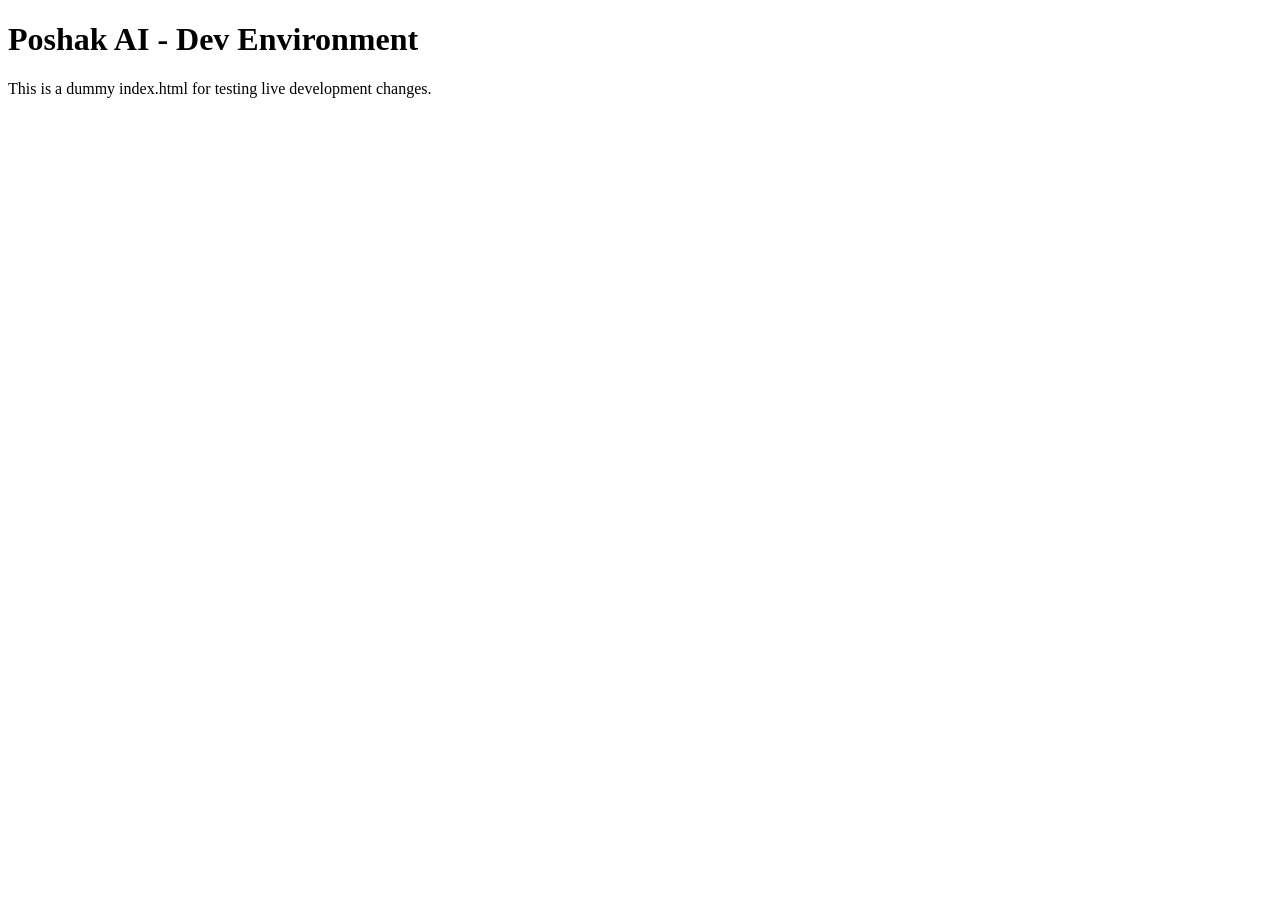
==== commit 685879ff: "Merge pull request #14 from chabianand31-art/create_dev_folder Create dev folder with dummy index.ht" ====
--- a/dev/index.html
+++ b/dev/index.html
@@ -1,383 +1,12 @@
 <!DOCTYPE html>
 <html lang="en">
 <head>
-<meta charset="UTF-8">
-<meta name="viewport" content="width=device-width, initial-scale=1.0">
-<title>poshakbyAI — drip.check</title>
-<link rel="preconnect" href="https://fonts.googleapis.com">
-<link href="https://fonts.googleapis.com/css2?family=Playfair+Display:wght@400;500&family=DM+Sans:wght@300;400;500&display=swap" rel="stylesheet">
-<link rel="stylesheet" href="styles.css">
+    <meta charset="UTF-8">
+    <meta name="viewport" content="width=device-width, initial-scale=1.0">
+    <title>Dev Environment - Poshak AI</title>
 </head>
 <body>
-<div class="app">
-  <header>
-    <div style="display:flex;align-items:center;gap:10px;">
-      <!-- SVG Mark -->
-      <svg width="44" height="44" viewBox="0 0 44 44" xmlns="http://www.w3.org/2000/svg" style="flex-shrink:0;">
-        <defs>
-          <clipPath id="hL"><rect x="0" y="0" width="22" height="44"/></clipPath>
-          <clipPath id="hR"><rect x="22" y="0" width="22" height="44"/></clipPath>
-          <clipPath id="hC"><circle cx="22" cy="22" r="19"/></clipPath>
-        </defs>
-        <circle cx="22" cy="22" r="19" fill="#1A1714" clip-path="url(#hL)"/>
-        <circle cx="22" cy="22" r="19" fill="#C84B23" clip-path="url(#hR)"/>
-        <line x1="22" y1="3" x2="22" y2="41" stroke="#F7F4EF" stroke-width="1.5" clip-path="url(#hC)"/>
-        <text x="22" y="29" font-family="Georgia,serif" font-size="22" font-weight="400" fill="#F7F4EF" text-anchor="middle">P</text>
-        <rect x="30" y="4" width="13" height="8" rx="4" fill="#F7F4EF"/>
-        <text x="36.5" y="11" font-family="Arial,sans-serif" font-size="5.5" font-weight="700" fill="#1A1714" text-anchor="middle">AI</text>
-      </svg>
-      <!-- Wordmark -->
-      <div>
-        <div style="font-family:'Playfair Display',Georgia,serif;font-size:18px;font-weight:400;color:#1A1714;letter-spacing:-0.3px;line-height:1.1;">poshak<span style="font-family:'DM Sans',sans-serif;font-weight:400;color:#C84B23;">by</span><span style="font-family:'DM Sans',sans-serif;font-weight:500;color:#1A1714;">AI</span></div>
-        <div style="font-size:10px;color:#8C8579;letter-spacing:0.04em;font-family:'DM Sans',sans-serif;">drip<span style="color:#C84B23;">.</span>check</div>
-      </div>
-    </div>
-  </header>
-
-<input type="file" id="cameraInput" accept="image/jpeg,image/png,image/webp" capture="environment" style="position:absolute;width:1px;height:1px;opacity:0;overflow:hidden;z-index:-1;">
-
-  <main>
-
-    <!-- HOME SCREEN -->
-    <div class="screen active" id="screen-home">
-      <div class="home-hero">
-        <div class="home-eyebrow">✦ AI outfit scoring</div>
-        <h1 class="home-title">Outfit on.<br><em>Excuses off.</em></h1>
-        <p class="home-sub">Upload your look. Get a real score. No filter, no flattery.</p>
-      </div>
-
-      <div class="upload-zone" id="uploadZone">
-        <div class="shimmer-bar"></div>
-        <input type="file" id="fileInput" accept="image/jpeg,image/png,image/webp">
-        <!-- Faint body silhouette — shows ideal framing -->
-        <svg class="upload-silhouette" viewBox="0 0 120 320" xmlns="http://www.w3.org/2000/svg" fill="var(--coral)">
-          <!-- head -->
-          <ellipse cx="60" cy="28" rx="18" ry="22"/>
-          <!-- neck -->
-          <rect x="53" y="48" width="14" height="14" rx="4"/>
-          <!-- torso -->
-          <path d="M28 62 Q20 90 22 140 L98 140 Q100 90 92 62 Q76 72 60 72 Q44 72 28 62Z"/>
-          <!-- left arm -->
-          <path d="M22 68 Q6 90 10 148 Q14 152 22 150 Q24 110 32 80Z"/>
-          <!-- right arm -->
-          <path d="M98 68 Q114 90 110 148 Q106 152 98 150 Q96 110 88 80Z"/>
-          <!-- hips -->
-          <path d="M22 140 Q18 162 20 168 L100 168 Q102 162 98 140Z"/>
-          <!-- left leg -->
-          <path d="M20 168 Q14 220 16 300 Q22 306 34 304 Q38 240 50 180 L40 168Z"/>
-          <!-- right leg -->
-          <path d="M100 168 Q106 220 104 300 Q98 306 86 304 Q82 240 70 180 L80 168Z"/>
-        </svg>
-        <div class="upload-icon-wrap" style="position:relative;z-index:2;">
-          <svg viewBox="0 0 24 24"><path d="M21 15v4a2 2 0 01-2 2H5a2 2 0 01-2-2v-4M17 8l-5-5-5 5M12 3v12"/></svg>
-        </div>
-        <div class="upload-title" style="position:relative;z-index:2;">Add your photo here</div>
-        <div class="upload-sub" style="position:relative;z-index:2;">Full body · one person · JPG or PNG</div>
-      </div>
-      <button class="sample-link" onclick="loadSamplePhoto()">No photo handy? Try a sample →</button>
-
-      <div class="divider">
-        <div class="divider-line"></div>
-        <div class="divider-text">or</div>
-        <div class="divider-line"></div>
-      </div>
-
-      <label for="cameraInput" class="cam-btn">
-        <svg viewBox="0 0 24 24"><path d="M23 19a2 2 0 01-2 2H3a2 2 0 01-2-2V8a2 2 0 012-2h4l2-3h6l2 3h4a2 2 0 012 2z"/><circle cx="12" cy="13" r="4"/></svg>
-        Take a photo now
-      </label>
-
-      <div class="rules-row">
-        <span class="rule-pill">one person only</span>
-        <span class="rule-pill">full outfit in frame</span>
-        <span class="rule-pill">no heavy filters</span>
-      </div>
-
-      <div style="margin-top:1.25rem;display:flex;align-items:center;justify-content:center;gap:8px;font-size:12.5px;color:#4A7C59;background:rgba(74,124,89,0.08);border:1px solid rgba(74,124,89,0.18);border-radius:10px;padding:10px 16px;">
-        <svg width="14" height="14" viewBox="0 0 24 24" fill="none" stroke="currentColor" stroke-width="2" style="flex-shrink:0;"><path d="M12 22s8-4 8-10V5l-8-3-8 3v7c0 6 8 10 8 10z"/></svg>
-        <span>Your photo is <strong>never stored</strong> — scored and deleted instantly.</span>
-      </div>
-    </div>
-
-    <!-- PREVIEW SCREEN -->
-    <div class="screen" id="screen-preview">
-      <div class="preview-wrap">
-        <img class="preview-img" id="previewImg" src="" alt="Your outfit">
-        <div class="preview-overlay">Looking good — ready to score?</div>
-      </div>
-      <div style="display:flex;align-items:center;gap:8px;font-size:12px;color:var(--muted);margin-bottom:0.5rem;width:100%;justify-content:center;">
-        <svg width="12" height="12" viewBox="0 0 24 24" fill="none" stroke="currentColor" stroke-width="2" style="flex-shrink:0;"><path d="M23 19a2 2 0 01-2 2H3a2 2 0 01-2-2V8a2 2 0 012-2h4l2-3h6l2 3h4a2 2 0 012 2z"/><circle cx="12" cy="13" r="4"/></svg>
-        Full body, head to toe = best score
-      </div>
-      <button class="analyze-btn" onclick="startAnalysis()">Score my outfit →</button>
-      <button class="reupload-btn" onclick="goHome()">Choose a different photo</button>
-    </div>
-
-    <!-- PROCESSING SCREEN -->
-    <div class="screen" id="screen-processing">
-      <div class="processing-wrap">
-        <div class="spinner-wrap">
-          <div class="spinner"></div>
-        </div>
-        <div class="processing-title" id="processingTitle">Reading your fit...</div>
-        <div class="processing-sub" id="processingSub">Checking colors, proportions, and finishing touches</div>
-        <div class="processing-steps">
-          <div class="step-dot lit" id="dot0"></div>
-          <div class="step-dot" id="dot1"></div>
-          <div class="step-dot" id="dot2"></div>
-          <div class="step-dot" id="dot3"></div>
-        </div>
-      </div>
-    </div>
-
-    <!-- RESULT SCREEN -->
-    <div class="screen" id="screen-result">
-      <div class="result-wrap">
-
-        <!-- Partial body notice -->
-        <div id="partialBodyNotice" style="display:none;align-items:center;gap:8px;font-size:12px;color:#7A6A2A;background:rgba(239,159,39,0.1);border:1px solid rgba(239,159,39,0.25);border-radius:10px;padding:10px 14px;margin-bottom:0.75rem;">
-          <svg width="14" height="14" viewBox="0 0 24 24" fill="none" stroke="currentColor" stroke-width="2" style="flex-shrink:0;"><circle cx="12" cy="12" r="10"/><line x1="12" y1="8" x2="12" y2="12"/><line x1="12" y1="16" x2="12.01" y2="16"/></svg>
-          <span>We can only see part of your outfit — a full-body shot gives a better score, but we've done our best.</span>
-        </div>
-
-        <!-- Score hero -->
-        <div class="score-hero">
-          <div class="score-sub-label">Your Style Score</div>
-          <div style="display:flex;align-items:flex-end;justify-content:center;gap:6px;line-height:1;">
-            <div class="score-number" id="scoreNum">0</div>
-            <div style="font-family:'DM Sans',sans-serif;font-size:22px;font-weight:300;color:rgba(247,244,239,0.4);padding-bottom:14px;letter-spacing:0;">/10</div>
-          </div>
-          <div class="score-label" id="scoreLabel">—</div>
-          <div><button class="share-btn" id="shareBtn" onclick="shareScore()">Share my score</button></div>
-        </div>
-
-        <!-- Dimension list -->
-        <div class="dim-list">
-          <div class="dim-item" id="dim0" onclick="toggleDim(this)">
-            <div class="dim-header">
-              <div class="dim-row-top">
-                <div class="dim-name-wrap">
-                  <div class="dim-name">Colour matching</div>
-                  <svg class="dim-chevron" viewBox="0 0 24 24"><polyline points="6 9 12 15 18 9"/></svg>
-                </div>
-                <div class="dim-score-label" id="val0">0.0/10</div>
-              </div>
-              <div class="dim-track"><div class="dim-bar" id="bar0"></div></div>
-              <div class="dim-tap-hint"><svg viewBox="0 0 24 24"><polyline points="6 9 12 15 18 9"/></svg>Tap to see how to improve</div>
-            </div>
-            <div class="dim-dropdown" id="tip0">
-              <div class="dim-tip-label">How to score higher</div>
-              <div class="dim-tip-text" id="tiptext0"></div>
-            </div>
-          </div>
-
-          <div class="dim-item" id="dim1" onclick="toggleDim(this)">
-            <div class="dim-header">
-              <div class="dim-row-top">
-                <div class="dim-name-wrap">
-                  <div class="dim-name">How well it goes together</div>
-                  <svg class="dim-chevron" viewBox="0 0 24 24"><polyline points="6 9 12 15 18 9"/></svg>
-                </div>
-                <div class="dim-score-label" id="val1">0.0/10</div>
-              </div>
-              <div class="dim-track"><div class="dim-bar" id="bar1"></div></div>
-              <div class="dim-tap-hint"><svg viewBox="0 0 24 24"><polyline points="6 9 12 15 18 9"/></svg>Tap to see how to improve</div>
-            </div>
-            <div class="dim-dropdown" id="tip1">
-              <div class="dim-tip-label">How to score higher</div>
-              <div class="dim-tip-text" id="tiptext1"></div>
-            </div>
-          </div>
-
-          <div class="dim-item" id="dim2" onclick="toggleDim(this)">
-            <div class="dim-header">
-              <div class="dim-row-top">
-                <div class="dim-name-wrap">
-                  <div class="dim-name">Effort &amp; finishing</div>
-                  <svg class="dim-chevron" viewBox="0 0 24 24"><polyline points="6 9 12 15 18 9"/></svg>
-                </div>
-                <div class="dim-score-label" id="val2">0.0/10</div>
-              </div>
-              <div class="dim-track"><div class="dim-bar" id="bar2"></div></div>
-              <div class="dim-tap-hint"><svg viewBox="0 0 24 24"><polyline points="6 9 12 15 18 9"/></svg>Tap to see how to improve</div>
-            </div>
-            <div class="dim-dropdown" id="tip2">
-              <div class="dim-tip-label">How to score higher</div>
-              <div class="dim-tip-text" id="tiptext2"></div>
-            </div>
-          </div>
-
-          <div class="dim-item" id="dim3" onclick="toggleDim(this)">
-            <div class="dim-header">
-              <div class="dim-row-top">
-                <div class="dim-name-wrap">
-                  <div class="dim-name">Fit &amp; shape</div>
-                  <svg class="dim-chevron" viewBox="0 0 24 24"><polyline points="6 9 12 15 18 9"/></svg>
-                </div>
-                <div class="dim-score-label" id="val3">0.0/10</div>
-              </div>
-              <div class="dim-track"><div class="dim-bar" id="bar3"></div></div>
-              <div class="dim-tap-hint"><svg viewBox="0 0 24 24"><polyline points="6 9 12 15 18 9"/></svg>Tap to see how to improve</div>
-            </div>
-            <div class="dim-dropdown" id="tip3">
-              <div class="dim-tip-label">How to score higher</div>
-              <div class="dim-tip-text" id="tiptext3"></div>
-            </div>
-          </div>
-        </div>
-
-        <!-- Feedback -->
-        <div class="feedback-section" id="feedbackSection">
-
-          <div class="vibe-block" id="vibeCard">
-            <div class="vibe-icon" id="vibeIcon">✦</div>
-            <div class="vibe-right">
-              <div class="vibe-tag">The verdict</div>
-              <div class="vibe-quote" id="vibeText"></div>
-            </div>
-          </div>
-
-          <div class="working-block" id="workingCard">
-            <div class="working-top">
-              <div class="working-dot"></div>
-              <div class="working-label">What's working</div>
-            </div>
-            <div class="working-text" id="workingText"></div>
-          </div>
-
-          <div class="nudge-block" id="nudgeCard" style="display:none;">
-            <div class="nudge-arrow">→</div>
-            <div class="nudge-inner-text">
-              <div class="nudge-label">Fix this one thing</div>
-              <div class="nudge-text" id="nudgeText"></div>
-            </div>
-          </div>
-
-        </div>
-
-        <div class="action-row" style="display:flex; gap:10px;">
-          <button class="action-sec" style="flex:1;" onclick="goHome()">Score another</button>
-          <button class="action-primary" style="flex:1;" onclick="showScreen('feedback')">Give feedback →</button>
-        </div>
-      </div>
-    </div>
-
-    <!-- FEEDBACK SCREEN -->
-    <div class="screen" id="screen-feedback">
-      <div class="feedback-wrap" id="feedbackForm">
-
-        <div class="fb-screen-title">Quick check-in</div>
-        <div class="fb-screen-sub">Tell us what you think — we actually read all of this.</div>
-
-        <div class="fb-section">
-          <div class="fb-section-label">How helpful was this?</div>
-          <div class="emoji-row">
-            <button class="emoji-btn" onclick="selectEmoji(this, 1)">😒</button>
-            <button class="emoji-btn" onclick="selectEmoji(this, 2)">😐</button>
-            <button class="emoji-btn" onclick="selectEmoji(this, 3)">🙂</button>
-            <button class="emoji-btn" onclick="selectEmoji(this, 4)">😊</button>
-            <button class="emoji-btn" onclick="selectEmoji(this, 5)">😍</button>
-          </div>
-        </div>
-
-        <div class="fb-section">
-          <div class="fb-section-label">What did you think?</div>
-          <div class="chip-grid" id="thoughtChips">
-            <div class="chip" onclick="toggleChip(this)">Really helpful</div>
-            <div class="chip" onclick="toggleChip(this)">Too general</div>
-            <div class="chip" onclick="toggleChip(this)">Spot on</div>
-            <div class="chip" onclick="toggleChip(this)">Want more detail</div>
-            <div class="chip" onclick="toggleChip(this)">Easy to follow</div>
-            <div class="chip" onclick="toggleChip(this)">Felt too harsh</div>
-          </div>
-        </div>
-
-        <div class="fb-section">
-          <div class="fb-section-label">What should we improve?</div>
-          <div class="chip-grid" id="improveChips">
-            <div class="chip" onclick="toggleChip(this)">More specific tips</div>
-            <div class="chip" onclick="toggleChip(this)">Better tone</div>
-            <div class="chip" onclick="toggleChip(this)">Show examples</div>
-            <div class="chip" onclick="toggleChip(this)">Add shopping links</div>
-            <div class="chip" onclick="toggleChip(this)">Faster results</div>
-            <div class="chip" onclick="toggleChip(this)">Nothing, loved it</div>
-          </div>
-        </div>
-
-        <div class="fb-section">
-          <div class="fb-section-label">Anything else? <span style="font-weight:300;text-transform:none;letter-spacing:0;">(optional)</span></div>
-          <textarea class="fb-textarea" id="fbTextarea" placeholder="Any quick thoughts? We read all of them."></textarea>
-        </div>
-
-        <button class="fb-submit" onclick="submitFeedback()">Submit feedback</button>
-        <button class="fb-skip" onclick="goHome()">Skip — score another outfit</button>
-
-      </div>
-
-      <!-- Thank you state -->
-      <div style="display:none;" id="thankyouState">
-        <div class="thankyou-wrap">
-          <div class="thankyou-icon">✦</div>
-          <div class="thankyou-title">Thank you.</div>
-          <div class="thankyou-sub">Your feedback helps us get better.<br>One outfit at a time.</div>
-          <button class="action-primary" style="width:100%;" onclick="goHome()">Score another outfit</button>
-        </div>
-      </div>
-    </div>
-
-    <!-- ERROR SCREEN -->
-    <div class="screen" id="screen-error">
-      <div class="error-wrap">
-        <div class="error-icon">
-          <svg viewBox="0 0 24 24"><circle cx="11" cy="11" r="8"/><path d="M21 21l-4.35-4.35M11 8v3M11 14h.01"/></svg>
-        </div>
-        <div class="error-title" id="errorTitle">Hmm, we can't score this.</div>
-        <div class="error-sub" id="errorSub">We need a clear photo of your full outfit to give you a proper score.</div>
-        <div class="error-rules">
-          <div class="error-rule"><div class="rule-dot-sm"></div>Only one person in the photo</div>
-          <div class="error-rule"><div class="rule-dot-sm"></div>Full or half-body shot with outfit visible</div>
-          <div class="error-rule"><div class="rule-dot-sm"></div>No heavy filters or cropping</div>
-          <div class="error-rule"><div class="rule-dot-sm"></div>Good lighting, clothes clearly visible</div>
-        </div>
-        <button class="retry-btn" onclick="goHome()">Try again</button>
-      </div>
-    </div>
-
-  </main>
-</div>
-
-<!-- NEW LOOK MODAL -->
-<div class="newlook-overlay" id="newlookOverlay" onclick="closeNewLook(event)">
-  <div class="newlook-sheet" id="newlookSheet">
-    <div class="newlook-handle"></div>
-    <div class="newlook-label">AI Preview</div>
-    <div class="newlook-title" id="newlookTitle">You, with the fix applied</div>
-    <div class="newlook-img-wrap" id="newlookImgWrap">
-      <div class="newlook-loading" id="newlookLoading">
-        <div class="newlook-spinner"></div>
-        <div class="newlook-loading-text">Generating your new look...</div>
-      </div>
-    </div>
-    <div class="newlook-disclaimer">AI-generated preview — for inspiration only. Results may vary.</div>
-    <button class="newlook-close" onclick="closeNewLook()">Close</button>
-  </div>
-</div>
-
-
-<!-- ACCESSORY TRY-ON MODAL -->
-<div class="newlook-overlay" id="accessoryOverlay" onclick="closeAccessoryOverlay(event)">
-  <div class="newlook-sheet">
-    <div class="newlook-handle"></div>
-    <div class="newlook-label">Try it on</div>
-    <div class="newlook-title" id="accessoryOverlayTitle">How it could look</div>
-    <div class="newlook-img-wrap" id="accessoryImgWrap"></div>
-    <div class="newlook-disclaimer">AI-generated preview — your original photo with the item added. Results may vary.</div>
-    <button class="newlook-close" onclick="closeAccessoryOverlay()">Close</button>
-  </div>
-</div>
-
-<script src="config.js"></script>
-<script src="prompts.js"></script>
-<script src="app.js"></script>
+    <h1>Poshak AI - Dev Environment</h1>
+    <p>This is a dummy index.html for testing live development changes.</p>
 </body>
 </html>
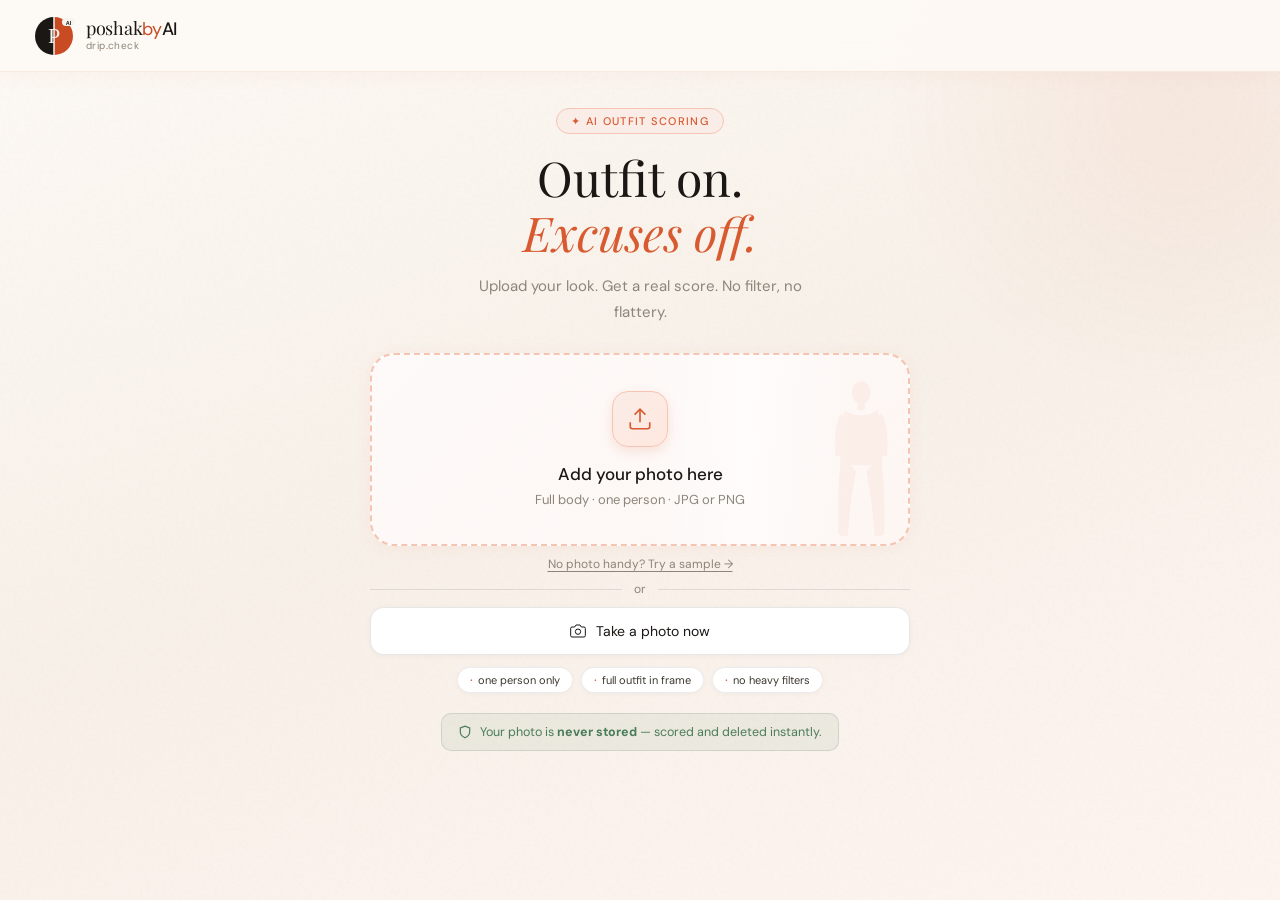
==== commit 45faa7fb: "Merge pull request #15 from chabianand31-art/create_dev_folder Populate dev folder with scoring_upda" ====
--- a/dev/index.html
+++ b/dev/index.html
@@ -1,12 +1,383 @@
 <!DOCTYPE html>
 <html lang="en">
 <head>
-    <meta charset="UTF-8">
-    <meta name="viewport" content="width=device-width, initial-scale=1.0">
-    <title>Dev Environment - Poshak AI</title>
+<meta charset="UTF-8">
+<meta name="viewport" content="width=device-width, initial-scale=1.0">
+<title>poshakbyAI — drip.check</title>
+<link rel="preconnect" href="https://fonts.googleapis.com">
+<link href="https://fonts.googleapis.com/css2?family=Playfair+Display:wght@400;500&family=DM+Sans:wght@300;400;500&display=swap" rel="stylesheet">
+<link rel="stylesheet" href="styles.css">
 </head>
 <body>
-    <h1>Poshak AI - Dev Environment</h1>
-    <p>This is a dummy index.html for testing live development changes.</p>
+<div class="app">
+  <header>
+    <div style="display:flex;align-items:center;gap:10px;">
+      <!-- SVG Mark -->
+      <svg width="44" height="44" viewBox="0 0 44 44" xmlns="http://www.w3.org/2000/svg" style="flex-shrink:0;">
+        <defs>
+          <clipPath id="hL"><rect x="0" y="0" width="22" height="44"/></clipPath>
+          <clipPath id="hR"><rect x="22" y="0" width="22" height="44"/></clipPath>
+          <clipPath id="hC"><circle cx="22" cy="22" r="19"/></clipPath>
+        </defs>
+        <circle cx="22" cy="22" r="19" fill="#1A1714" clip-path="url(#hL)"/>
+        <circle cx="22" cy="22" r="19" fill="#C84B23" clip-path="url(#hR)"/>
+        <line x1="22" y1="3" x2="22" y2="41" stroke="#F7F4EF" stroke-width="1.5" clip-path="url(#hC)"/>
+        <text x="22" y="29" font-family="Georgia,serif" font-size="22" font-weight="400" fill="#F7F4EF" text-anchor="middle">P</text>
+        <rect x="30" y="4" width="13" height="8" rx="4" fill="#F7F4EF"/>
+        <text x="36.5" y="11" font-family="Arial,sans-serif" font-size="5.5" font-weight="700" fill="#1A1714" text-anchor="middle">AI</text>
+      </svg>
+      <!-- Wordmark -->
+      <div>
+        <div style="font-family:'Playfair Display',Georgia,serif;font-size:18px;font-weight:400;color:#1A1714;letter-spacing:-0.3px;line-height:1.1;">poshak<span style="font-family:'DM Sans',sans-serif;font-weight:400;color:#C84B23;">by</span><span style="font-family:'DM Sans',sans-serif;font-weight:500;color:#1A1714;">AI</span></div>
+        <div style="font-size:10px;color:#8C8579;letter-spacing:0.04em;font-family:'DM Sans',sans-serif;">drip<span style="color:#C84B23;">.</span>check</div>
+      </div>
+    </div>
+  </header>
+
+<input type="file" id="cameraInput" accept="image/jpeg,image/png,image/webp" capture="environment" style="position:absolute;width:1px;height:1px;opacity:0;overflow:hidden;z-index:-1;">
+
+  <main>
+
+    <!-- HOME SCREEN -->
+    <div class="screen active" id="screen-home">
+      <div class="home-hero">
+        <div class="home-eyebrow">✦ AI outfit scoring</div>
+        <h1 class="home-title">Outfit on.<br><em>Excuses off.</em></h1>
+        <p class="home-sub">Upload your look. Get a real score. No filter, no flattery.</p>
+      </div>
+
+      <div class="upload-zone" id="uploadZone">
+        <div class="shimmer-bar"></div>
+        <input type="file" id="fileInput" accept="image/jpeg,image/png,image/webp">
+        <!-- Faint body silhouette — shows ideal framing -->
+        <svg class="upload-silhouette" viewBox="0 0 120 320" xmlns="http://www.w3.org/2000/svg" fill="var(--coral)">
+          <!-- head -->
+          <ellipse cx="60" cy="28" rx="18" ry="22"/>
+          <!-- neck -->
+          <rect x="53" y="48" width="14" height="14" rx="4"/>
+          <!-- torso -->
+          <path d="M28 62 Q20 90 22 140 L98 140 Q100 90 92 62 Q76 72 60 72 Q44 72 28 62Z"/>
+          <!-- left arm -->
+          <path d="M22 68 Q6 90 10 148 Q14 152 22 150 Q24 110 32 80Z"/>
+          <!-- right arm -->
+          <path d="M98 68 Q114 90 110 148 Q106 152 98 150 Q96 110 88 80Z"/>
+          <!-- hips -->
+          <path d="M22 140 Q18 162 20 168 L100 168 Q102 162 98 140Z"/>
+          <!-- left leg -->
+          <path d="M20 168 Q14 220 16 300 Q22 306 34 304 Q38 240 50 180 L40 168Z"/>
+          <!-- right leg -->
+          <path d="M100 168 Q106 220 104 300 Q98 306 86 304 Q82 240 70 180 L80 168Z"/>
+        </svg>
+        <div class="upload-icon-wrap" style="position:relative;z-index:2;">
+          <svg viewBox="0 0 24 24"><path d="M21 15v4a2 2 0 01-2 2H5a2 2 0 01-2-2v-4M17 8l-5-5-5 5M12 3v12"/></svg>
+        </div>
+        <div class="upload-title" style="position:relative;z-index:2;">Add your photo here</div>
+        <div class="upload-sub" style="position:relative;z-index:2;">Full body · one person · JPG or PNG</div>
+      </div>
+      <button class="sample-link" onclick="loadSamplePhoto()">No photo handy? Try a sample →</button>
+
+      <div class="divider">
+        <div class="divider-line"></div>
+        <div class="divider-text">or</div>
+        <div class="divider-line"></div>
+      </div>
+
+      <label for="cameraInput" class="cam-btn">
+        <svg viewBox="0 0 24 24"><path d="M23 19a2 2 0 01-2 2H3a2 2 0 01-2-2V8a2 2 0 012-2h4l2-3h6l2 3h4a2 2 0 012 2z"/><circle cx="12" cy="13" r="4"/></svg>
+        Take a photo now
+      </label>
+
+      <div class="rules-row">
+        <span class="rule-pill">one person only</span>
+        <span class="rule-pill">full outfit in frame</span>
+        <span class="rule-pill">no heavy filters</span>
+      </div>
+
+      <div style="margin-top:1.25rem;display:flex;align-items:center;justify-content:center;gap:8px;font-size:12.5px;color:#4A7C59;background:rgba(74,124,89,0.08);border:1px solid rgba(74,124,89,0.18);border-radius:10px;padding:10px 16px;">
+        <svg width="14" height="14" viewBox="0 0 24 24" fill="none" stroke="currentColor" stroke-width="2" style="flex-shrink:0;"><path d="M12 22s8-4 8-10V5l-8-3-8 3v7c0 6 8 10 8 10z"/></svg>
+        <span>Your photo is <strong>never stored</strong> — scored and deleted instantly.</span>
+      </div>
+    </div>
+
+    <!-- PREVIEW SCREEN -->
+    <div class="screen" id="screen-preview">
+      <div class="preview-wrap">
+        <img class="preview-img" id="previewImg" src="" alt="Your outfit">
+        <div class="preview-overlay">Looking good — ready to score?</div>
+      </div>
+      <div style="display:flex;align-items:center;gap:8px;font-size:12px;color:var(--muted);margin-bottom:0.5rem;width:100%;justify-content:center;">
+        <svg width="12" height="12" viewBox="0 0 24 24" fill="none" stroke="currentColor" stroke-width="2" style="flex-shrink:0;"><path d="M23 19a2 2 0 01-2 2H3a2 2 0 01-2-2V8a2 2 0 012-2h4l2-3h6l2 3h4a2 2 0 012 2z"/><circle cx="12" cy="13" r="4"/></svg>
+        Full body, head to toe = best score
+      </div>
+      <button class="analyze-btn" onclick="startAnalysis()">Score my outfit →</button>
+      <button class="reupload-btn" onclick="goHome()">Choose a different photo</button>
+    </div>
+
+    <!-- PROCESSING SCREEN -->
+    <div class="screen" id="screen-processing">
+      <div class="processing-wrap">
+        <div class="spinner-wrap">
+          <div class="spinner"></div>
+        </div>
+        <div class="processing-title" id="processingTitle">Reading your fit...</div>
+        <div class="processing-sub" id="processingSub">Checking colors, proportions, and finishing touches</div>
+        <div class="processing-steps">
+          <div class="step-dot lit" id="dot0"></div>
+          <div class="step-dot" id="dot1"></div>
+          <div class="step-dot" id="dot2"></div>
+          <div class="step-dot" id="dot3"></div>
+        </div>
+      </div>
+    </div>
+
+    <!-- RESULT SCREEN -->
+    <div class="screen" id="screen-result">
+      <div class="result-wrap">
+
+        <!-- Partial body notice -->
+        <div id="partialBodyNotice" style="display:none;align-items:center;gap:8px;font-size:12px;color:#7A6A2A;background:rgba(239,159,39,0.1);border:1px solid rgba(239,159,39,0.25);border-radius:10px;padding:10px 14px;margin-bottom:0.75rem;">
+          <svg width="14" height="14" viewBox="0 0 24 24" fill="none" stroke="currentColor" stroke-width="2" style="flex-shrink:0;"><circle cx="12" cy="12" r="10"/><line x1="12" y1="8" x2="12" y2="12"/><line x1="12" y1="16" x2="12.01" y2="16"/></svg>
+          <span>We can only see part of your outfit — a full-body shot gives a better score, but we've done our best.</span>
+        </div>
+
+        <!-- Score hero -->
+        <div class="score-hero">
+          <div class="score-sub-label">Your Style Score</div>
+          <div style="display:flex;align-items:flex-end;justify-content:center;gap:6px;line-height:1;">
+            <div class="score-number" id="scoreNum">0</div>
+            <div style="font-family:'DM Sans',sans-serif;font-size:22px;font-weight:300;color:rgba(247,244,239,0.4);padding-bottom:14px;letter-spacing:0;">/10</div>
+          </div>
+          <div class="score-label" id="scoreLabel">—</div>
+          <div><button class="share-btn" id="shareBtn" onclick="shareScore()">Share my score</button></div>
+        </div>
+
+        <!-- Dimension list -->
+        <div class="dim-list">
+          <div class="dim-item" id="dim0" onclick="toggleDim(this)">
+            <div class="dim-header">
+              <div class="dim-row-top">
+                <div class="dim-name-wrap">
+                  <div class="dim-name">Colour matching</div>
+                  <svg class="dim-chevron" viewBox="0 0 24 24"><polyline points="6 9 12 15 18 9"/></svg>
+                </div>
+                <div class="dim-score-label" id="val0">0.0/10</div>
+              </div>
+              <div class="dim-track"><div class="dim-bar" id="bar0"></div></div>
+              <div class="dim-tap-hint"><svg viewBox="0 0 24 24"><polyline points="6 9 12 15 18 9"/></svg>Tap to see how to improve</div>
+            </div>
+            <div class="dim-dropdown" id="tip0">
+              <div class="dim-tip-label">How to score higher</div>
+              <div class="dim-tip-text" id="tiptext0"></div>
+            </div>
+          </div>
+
+          <div class="dim-item" id="dim1" onclick="toggleDim(this)">
+            <div class="dim-header">
+              <div class="dim-row-top">
+                <div class="dim-name-wrap">
+                  <div class="dim-name">How well it goes together</div>
+                  <svg class="dim-chevron" viewBox="0 0 24 24"><polyline points="6 9 12 15 18 9"/></svg>
+                </div>
+                <div class="dim-score-label" id="val1">0.0/10</div>
+              </div>
+              <div class="dim-track"><div class="dim-bar" id="bar1"></div></div>
+              <div class="dim-tap-hint"><svg viewBox="0 0 24 24"><polyline points="6 9 12 15 18 9"/></svg>Tap to see how to improve</div>
+            </div>
+            <div class="dim-dropdown" id="tip1">
+              <div class="dim-tip-label">How to score higher</div>
+              <div class="dim-tip-text" id="tiptext1"></div>
+            </div>
+          </div>
+
+          <div class="dim-item" id="dim2" onclick="toggleDim(this)">
+            <div class="dim-header">
+              <div class="dim-row-top">
+                <div class="dim-name-wrap">
+                  <div class="dim-name">Effort &amp; finishing</div>
+                  <svg class="dim-chevron" viewBox="0 0 24 24"><polyline points="6 9 12 15 18 9"/></svg>
+                </div>
+                <div class="dim-score-label" id="val2">0.0/10</div>
+              </div>
+              <div class="dim-track"><div class="dim-bar" id="bar2"></div></div>
+              <div class="dim-tap-hint"><svg viewBox="0 0 24 24"><polyline points="6 9 12 15 18 9"/></svg>Tap to see how to improve</div>
+            </div>
+            <div class="dim-dropdown" id="tip2">
+              <div class="dim-tip-label">How to score higher</div>
+              <div class="dim-tip-text" id="tiptext2"></div>
+            </div>
+          </div>
+
+          <div class="dim-item" id="dim3" onclick="toggleDim(this)">
+            <div class="dim-header">
+              <div class="dim-row-top">
+                <div class="dim-name-wrap">
+                  <div class="dim-name">Fit &amp; shape</div>
+                  <svg class="dim-chevron" viewBox="0 0 24 24"><polyline points="6 9 12 15 18 9"/></svg>
+                </div>
+                <div class="dim-score-label" id="val3">0.0/10</div>
+              </div>
+              <div class="dim-track"><div class="dim-bar" id="bar3"></div></div>
+              <div class="dim-tap-hint"><svg viewBox="0 0 24 24"><polyline points="6 9 12 15 18 9"/></svg>Tap to see how to improve</div>
+            </div>
+            <div class="dim-dropdown" id="tip3">
+              <div class="dim-tip-label">How to score higher</div>
+              <div class="dim-tip-text" id="tiptext3"></div>
+            </div>
+          </div>
+        </div>
+
+        <!-- Feedback -->
+        <div class="feedback-section" id="feedbackSection">
+
+          <div class="vibe-block" id="vibeCard">
+            <div class="vibe-icon" id="vibeIcon">✦</div>
+            <div class="vibe-right">
+              <div class="vibe-tag">The verdict</div>
+              <div class="vibe-quote" id="vibeText"></div>
+            </div>
+          </div>
+
+          <div class="working-block" id="workingCard">
+            <div class="working-top">
+              <div class="working-dot"></div>
+              <div class="working-label">What's working</div>
+            </div>
+            <div class="working-text" id="workingText"></div>
+          </div>
+
+          <div class="nudge-block" id="nudgeCard" style="display:none;">
+            <div class="nudge-arrow">→</div>
+            <div class="nudge-inner-text">
+              <div class="nudge-label">Fix this one thing</div>
+              <div class="nudge-text" id="nudgeText"></div>
+            </div>
+          </div>
+
+        </div>
+
+        <div class="action-row" style="display:flex; gap:10px;">
+          <button class="action-sec" style="flex:1;" onclick="goHome()">Score another</button>
+          <button class="action-primary" style="flex:1;" onclick="showScreen('feedback')">Give feedback →</button>
+        </div>
+      </div>
+    </div>
+
+    <!-- FEEDBACK SCREEN -->
+    <div class="screen" id="screen-feedback">
+      <div class="feedback-wrap" id="feedbackForm">
+
+        <div class="fb-screen-title">Quick check-in</div>
+        <div class="fb-screen-sub">Tell us what you think — we actually read all of this.</div>
+
+        <div class="fb-section">
+          <div class="fb-section-label">How helpful was this?</div>
+          <div class="emoji-row">
+            <button class="emoji-btn" onclick="selectEmoji(this, 1)">😒</button>
+            <button class="emoji-btn" onclick="selectEmoji(this, 2)">😐</button>
+            <button class="emoji-btn" onclick="selectEmoji(this, 3)">🙂</button>
+            <button class="emoji-btn" onclick="selectEmoji(this, 4)">😊</button>
+            <button class="emoji-btn" onclick="selectEmoji(this, 5)">😍</button>
+          </div>
+        </div>
+
+        <div class="fb-section">
+          <div class="fb-section-label">What did you think?</div>
+          <div class="chip-grid" id="thoughtChips">
+            <div class="chip" onclick="toggleChip(this)">Really helpful</div>
+            <div class="chip" onclick="toggleChip(this)">Too general</div>
+            <div class="chip" onclick="toggleChip(this)">Spot on</div>
+            <div class="chip" onclick="toggleChip(this)">Want more detail</div>
+            <div class="chip" onclick="toggleChip(this)">Easy to follow</div>
+            <div class="chip" onclick="toggleChip(this)">Felt too harsh</div>
+          </div>
+        </div>
+
+        <div class="fb-section">
+          <div class="fb-section-label">What should we improve?</div>
+          <div class="chip-grid" id="improveChips">
+            <div class="chip" onclick="toggleChip(this)">More specific tips</div>
+            <div class="chip" onclick="toggleChip(this)">Better tone</div>
+            <div class="chip" onclick="toggleChip(this)">Show examples</div>
+            <div class="chip" onclick="toggleChip(this)">Add shopping links</div>
+            <div class="chip" onclick="toggleChip(this)">Faster results</div>
+            <div class="chip" onclick="toggleChip(this)">Nothing, loved it</div>
+          </div>
+        </div>
+
+        <div class="fb-section">
+          <div class="fb-section-label">Anything else? <span style="font-weight:300;text-transform:none;letter-spacing:0;">(optional)</span></div>
+          <textarea class="fb-textarea" id="fbTextarea" placeholder="Any quick thoughts? We read all of them."></textarea>
+        </div>
+
+        <button class="fb-submit" onclick="submitFeedback()">Submit feedback</button>
+        <button class="fb-skip" onclick="goHome()">Skip — score another outfit</button>
+
+      </div>
+
+      <!-- Thank you state -->
+      <div style="display:none;" id="thankyouState">
+        <div class="thankyou-wrap">
+          <div class="thankyou-icon">✦</div>
+          <div class="thankyou-title">Thank you.</div>
+          <div class="thankyou-sub">Your feedback helps us get better.<br>One outfit at a time.</div>
+          <button class="action-primary" style="width:100%;" onclick="goHome()">Score another outfit</button>
+        </div>
+      </div>
+    </div>
+
+    <!-- ERROR SCREEN -->
+    <div class="screen" id="screen-error">
+      <div class="error-wrap">
+        <div class="error-icon">
+          <svg viewBox="0 0 24 24"><circle cx="11" cy="11" r="8"/><path d="M21 21l-4.35-4.35M11 8v3M11 14h.01"/></svg>
+        </div>
+        <div class="error-title" id="errorTitle">Hmm, we can't score this.</div>
+        <div class="error-sub" id="errorSub">We need a clear photo of your full outfit to give you a proper score.</div>
+        <div class="error-rules">
+          <div class="error-rule"><div class="rule-dot-sm"></div>Only one person in the photo</div>
+          <div class="error-rule"><div class="rule-dot-sm"></div>Full or half-body shot with outfit visible</div>
+          <div class="error-rule"><div class="rule-dot-sm"></div>No heavy filters or cropping</div>
+          <div class="error-rule"><div class="rule-dot-sm"></div>Good lighting, clothes clearly visible</div>
+        </div>
+        <button class="retry-btn" onclick="goHome()">Try again</button>
+      </div>
+    </div>
+
+  </main>
+</div>
+
+<!-- NEW LOOK MODAL -->
+<div class="newlook-overlay" id="newlookOverlay" onclick="closeNewLook(event)">
+  <div class="newlook-sheet" id="newlookSheet">
+    <div class="newlook-handle"></div>
+    <div class="newlook-label">AI Preview</div>
+    <div class="newlook-title" id="newlookTitle">You, with the fix applied</div>
+    <div class="newlook-img-wrap" id="newlookImgWrap">
+      <div class="newlook-loading" id="newlookLoading">
+        <div class="newlook-spinner"></div>
+        <div class="newlook-loading-text">Generating your new look...</div>
+      </div>
+    </div>
+    <div class="newlook-disclaimer">AI-generated preview — for inspiration only. Results may vary.</div>
+    <button class="newlook-close" onclick="closeNewLook()">Close</button>
+  </div>
+</div>
+
+
+<!-- ACCESSORY TRY-ON MODAL -->
+<div class="newlook-overlay" id="accessoryOverlay" onclick="closeAccessoryOverlay(event)">
+  <div class="newlook-sheet">
+    <div class="newlook-handle"></div>
+    <div class="newlook-label">Try it on</div>
+    <div class="newlook-title" id="accessoryOverlayTitle">How it could look</div>
+    <div class="newlook-img-wrap" id="accessoryImgWrap"></div>
+    <div class="newlook-disclaimer">AI-generated preview — your original photo with the item added. Results may vary.</div>
+    <button class="newlook-close" onclick="closeAccessoryOverlay()">Close</button>
+  </div>
+</div>
+
+<script src="config.js"></script>
+<script src="prompts.js"></script>
+<script src="app.js"></script>
 </body>
 </html>
--- a/dev/styles.css
+++ b/dev/styles.css
@@ -0,0 +1,1032 @@
+  :root {
+    --coral: #D85A30;
+    --coral-light: #FAECE7;
+    --coral-mid: #F5C4B3;
+    --coral-dark: #993C1D;
+    --amber: #EF9F27;
+    --red: #E24B4A;
+    --ink: #1A1714;
+    --ink-soft: #3D3830;
+    --parchment: #F7F4EF;
+    --parchment-dark: #EDE9E1;
+    --muted: #8C8579;
+    --white: #FFFFFF;
+  }
+
+  * { box-sizing: border-box; margin: 0; padding: 0; }
+
+  body {
+    font-family: 'DM Sans', sans-serif;
+    background: linear-gradient(160deg, #FDF9F5 0%, #F7F0E8 50%, #FDF4EF 100%);
+    background-attachment: fixed;
+    color: var(--ink);
+    min-height: 100vh;
+    overflow-x: hidden;
+  }
+
+  /* ── GRAIN TEXTURE OVERLAY ── */
+  body::before {
+    content: '';
+    position: fixed;
+    inset: 0;
+    background-image: url("data:image/svg+xml,%3Csvg viewBox='0 0 256 256' xmlns='http://www.w3.org/2000/svg'%3E%3Cfilter id='noise'%3E%3CfeTurbulence type='fractalNoise' baseFrequency='0.9' numOctaves='4' stitchTiles='stitch'/%3E%3C/filter%3E%3Crect width='100%25' height='100%25' filter='url(%23noise)' opacity='0.04'/%3E%3C/svg%3E");
+    pointer-events: none;
+    z-index: 0;
+    opacity: 0.5;
+  }
+
+  /* ── DECORATIVE BLOBS ── */
+  body::after {
+    content: '';
+    position: fixed;
+    width: 600px; height: 600px;
+    border-radius: 50%;
+    background: radial-gradient(circle, rgba(216,90,48,0.07) 0%, transparent 70%);
+    top: -200px; right: -200px;
+    pointer-events: none;
+    z-index: 0;
+  }
+
+  /* ── LAYOUT ── */
+  .app { position: relative; z-index: 1; min-height: 100vh; display: flex; flex-direction: column; }
+
+  /* ── HEADER ── */
+  header {
+    padding: 0.85rem 2rem;
+    display: flex;
+    align-items: center;
+    justify-content: space-between;
+    border-bottom: 1px solid rgba(216,90,48,0.1);
+    background: rgba(253,249,245,0.92);
+    backdrop-filter: blur(12px);
+    position: sticky;
+    top: 0;
+    z-index: 100;
+    box-shadow: 0 1px 20px rgba(216,90,48,0.06);
+  }
+
+  .logo {
+    font-family: 'Playfair Display', serif;
+    font-size: 22px;
+    font-weight: 500;
+    color: var(--ink);
+    letter-spacing: -0.3px;
+  }
+  .logo span { color: var(--coral); }
+
+  .logo-tagline {
+    font-size: 11px;
+    color: var(--muted);
+    letter-spacing: 0.04em;
+    margin-top: 1px;
+    font-family: 'DM Sans', sans-serif;
+  }
+  .logo-dot { color: var(--coral); }
+
+  /* ── MAIN ── */
+  main { flex: 1; display: flex; flex-direction: column; align-items: center; padding: 0.75rem 1.5rem; }
+
+  /* ── SCREENS ── */
+  .screen { display: none; width: 100%; max-width: 540px; animation: fadeUp 0.4s ease; }
+  .screen.active { display: flex; flex-direction: column; align-items: center; }
+  @keyframes fadeUp { from { opacity: 0; transform: translateY(16px); } to { opacity: 1; transform: translateY(0); } }
+
+  /* ── HOME SCREEN ── */
+  .home-hero {
+    text-align: center;
+    margin-bottom: 1.25rem;
+    padding: 1.5rem 0 0.5rem;
+  }
+  .home-eyebrow {
+    display: inline-flex;
+    align-items: center;
+    gap: 6px;
+    font-size: 11px;
+    font-weight: 500;
+    letter-spacing: 0.12em;
+    text-transform: uppercase;
+    color: var(--coral);
+    background: var(--coral-light);
+    border: 1px solid var(--coral-mid);
+    border-radius: 20px;
+    padding: 5px 14px;
+    margin-bottom: 1rem;
+  }
+  .home-title {
+    font-family: 'Playfair Display', serif;
+    font-size: clamp(32px, 6vw, 48px);
+    font-weight: 400;
+    line-height: 1.15;
+    color: var(--ink);
+    margin-bottom: 0.75rem;
+  }
+  .home-title em { font-style: italic; color: var(--coral); }
+  .home-sub {
+    font-size: 15px;
+    color: var(--muted);
+    line-height: 1.75;
+    max-width: 360px;
+    margin: 0 auto;
+  }
+
+  /* ── UPLOAD ZONE ── */
+  .upload-zone {
+    width: 100%;
+    border: 2px dashed var(--coral-mid);
+    border-radius: 24px;
+    padding: 2.25rem 2rem;
+    text-align: center;
+    cursor: pointer;
+    background: linear-gradient(135deg, #fff 0%, #FDF6F3 100%);
+    transition: all 0.25s ease;
+    position: relative;
+    overflow: hidden;
+    box-shadow: 0 2px 16px rgba(216,90,48,0.06);
+  }
+  .upload-zone::before {
+    content: '';
+    position: absolute;
+    inset: 0;
+    background: linear-gradient(135deg, rgba(216,90,48,0.03), transparent);
+    pointer-events: none;
+  }
+  .upload-zone:hover {
+    border-color: var(--coral);
+    background: linear-gradient(135deg, #FEF4F0 0%, #FAECE7 100%);
+    transform: translateY(-2px);
+    box-shadow: 0 8px 28px rgba(216,90,48,0.12);
+  }
+  .upload-zone.drag-over {
+    border-color: var(--coral);
+    background: linear-gradient(135deg, #FEF4F0 0%, #FAECE7 100%);
+    transform: scale(1.01);
+  }
+
+  /* ── SHIMMER ── */
+  @keyframes shimmerSweep {
+    0%   { transform: translateX(-100%) skewX(-15deg); }
+    100% { transform: translateX(250%)  skewX(-15deg); }
+  }
+  .upload-zone .shimmer-bar {
+    position: absolute;
+    inset: 0;
+    overflow: hidden;
+    border-radius: 22px;
+    pointer-events: none;
+    z-index: 2;
+  }
+  .upload-zone .shimmer-bar::after {
+    content: '';
+    position: absolute;
+    top: 0; bottom: 0;
+    width: 40%;
+    background: linear-gradient(90deg, transparent, rgba(255,255,255,0.55), transparent);
+    animation: shimmerSweep 0.9s ease-in-out 0.4s 2;
+  }
+
+  /* ── SILHOUETTE ── */
+  .upload-silhouette {
+    position: absolute;
+    bottom: 0; right: 16px;
+    height: 88%;
+    opacity: 0.055;
+    pointer-events: none;
+    z-index: 1;
+  }
+
+  /* ── SAMPLE LINK ── */
+  .sample-link {
+    font-size: 12px;
+    color: var(--muted);
+    text-align: center;
+    margin-top: 0.6rem;
+    cursor: pointer;
+    background: none; border: none;
+    font-family: 'DM Sans', sans-serif;
+    text-decoration: underline;
+    text-underline-offset: 3px;
+    transition: color 0.15s;
+  }
+  .sample-link:hover { color: var(--coral); }
+
+  .upload-icon-wrap {
+    width: 56px;
+    height: 56px;
+    border-radius: 16px;
+    background: linear-gradient(135deg, var(--coral-light), #FFE8DF);
+    display: flex;
+    align-items: center;
+    justify-content: center;
+    margin: 0 auto 1rem;
+    border: 1px solid var(--coral-mid);
+    box-shadow: 0 4px 12px rgba(216,90,48,0.15);
+  }
+  .upload-icon-wrap svg { width: 26px; height: 26px; stroke: var(--coral); fill: none; stroke-width: 1.5; }
+
+  .upload-title { font-size: 17px; font-weight: 500; color: var(--ink); margin-bottom: 6px; }
+  .upload-sub { font-size: 13px; color: var(--muted); }
+
+  #fileInput { display: none; }
+
+  .divider {
+    display: flex; align-items: center; gap: 12px;
+    width: 100%; margin: 0.6rem 0;
+  }
+  .divider-line { flex: 1; height: 1px; background: rgba(26,23,20,0.1); }
+  .divider-text { font-size: 12px; color: var(--muted); }
+
+  .cam-btn {
+    width: 100%;
+    display: flex;
+    align-items: center;
+    justify-content: center;
+    gap: 10px;
+    padding: 14px;
+    border-radius: 14px;
+    border: 1.5px solid rgba(26,23,20,0.1);
+    background: var(--white);
+    color: var(--ink);
+    font-size: 14px;
+    font-family: 'DM Sans', sans-serif;
+    cursor: pointer;
+    transition: all 0.15s;
+    box-shadow: 0 1px 6px rgba(0,0,0,0.04);
+  }
+  .cam-btn:hover { background: var(--parchment-dark); border-color: var(--coral-mid); box-shadow: 0 4px 12px rgba(216,90,48,0.08); }
+  .cam-btn svg { width: 16px; height: 16px; stroke: currentColor; fill: none; stroke-width: 1.5; }
+
+  .rules-row {
+    display: flex; gap: 8px; flex-wrap: wrap; justify-content: center;
+    margin-top: 0.75rem;
+  }
+  .rule-pill {
+    font-size: 11px;
+    color: var(--ink-soft);
+    background: var(--white);
+    border: 1px solid rgba(26,23,20,0.08);
+    border-radius: 20px;
+    padding: 5px 12px;
+    box-shadow: 0 1px 4px rgba(0,0,0,0.04);
+    display: inline-flex;
+    align-items: center;
+    gap: 5px;
+  }
+  .rule-pill::before {
+    content: '·';
+    color: var(--coral);
+    font-size: 14px;
+    line-height: 1;
+  }
+
+  /* ── PREVIEW ── */
+  .preview-wrap {
+    width: 100%;
+    border-radius: 16px;
+    overflow: hidden;
+    position: relative;
+    margin-bottom: 1rem;
+    border: 1px solid rgba(26,23,20,0.08);
+    background: var(--parchment-dark);
+    max-height: 520px;
+  }
+  .preview-img {
+    width: 100%;
+    height: auto;
+    max-height: 520px;
+    object-fit: contain;
+    display: block;
+  }
+  .preview-overlay {
+    position: absolute;
+    bottom: 0; left: 0; right: 0;
+    padding: 1rem 1.25rem;
+    background: linear-gradient(transparent, rgba(26,23,20,0.7));
+    color: white;
+    font-size: 13px;
+  }
+
+  .analyze-btn {
+    width: 100%;
+    padding: 17px;
+    border-radius: 14px;
+    background: linear-gradient(135deg, #D85A30 0%, #C84B23 50%, #B03A18 100%);
+    color: #fff;
+    border: none;
+    font-size: 15px;
+    font-weight: 500;
+    font-family: 'DM Sans', sans-serif;
+    cursor: pointer;
+    transition: transform 0.15s, box-shadow 0.15s, filter 0.15s;
+    letter-spacing: 0.02em;
+    box-shadow: 0 4px 20px rgba(216,90,48,0.35);
+    position: relative;
+    overflow: hidden;
+  }
+  .analyze-btn::after {
+    content: '';
+    position: absolute;
+    inset: 0;
+    background: linear-gradient(to bottom, rgba(255,255,255,0.12), transparent);
+    pointer-events: none;
+  }
+  .analyze-btn:hover { transform: translateY(-1px); box-shadow: 0 8px 28px rgba(216,90,48,0.42); filter: brightness(1.05); }
+  .analyze-btn:active { transform: scale(0.98); box-shadow: 0 2px 10px rgba(216,90,48,0.3); }
+
+  .reupload-btn {
+    width: 100%;
+    padding: 13px;
+    border-radius: 12px;
+    background: transparent;
+    color: var(--muted);
+    border: 1.5px solid rgba(26,23,20,0.12);
+    font-size: 14px;
+    font-family: 'DM Sans', sans-serif;
+    cursor: pointer;
+    margin-top: 10px;
+    transition: background 0.15s;
+  }
+  .reupload-btn:hover { background: var(--parchment-dark); }
+
+  /* ── PROCESSING ── */
+  .processing-wrap { text-align: center; padding: 2rem 0; }
+  .spinner-wrap {
+    position: relative;
+    width: 88px; height: 88px;
+    margin: 0 auto 2rem;
+  }
+  .spinner-wrap::before {
+    content: '';
+    position: absolute;
+    inset: -12px;
+    border-radius: 50%;
+    background: radial-gradient(circle, rgba(216,90,48,0.08) 0%, transparent 70%);
+    animation: pulseRing 1.5s ease-in-out infinite;
+  }
+  @keyframes pulseRing {
+    0%, 100% { transform: scale(0.9); opacity: 0.4; }
+    50% { transform: scale(1.1); opacity: 1; }
+  }
+  .spinner {
+    width: 88px; height: 88px;
+    border-radius: 50%;
+    border: 2.5px solid var(--coral-mid);
+    border-top-color: var(--coral);
+    animation: spin 0.85s linear infinite;
+    margin: 0 auto 2rem;
+  }
+  @keyframes spin { to { transform: rotate(360deg); } }
+  .processing-title {
+    font-family: 'Playfair Display', serif;
+    font-size: 24px;
+    font-weight: 400;
+    color: var(--ink);
+    margin-bottom: 0.75rem;
+  }
+  .processing-sub { font-size: 14px; color: var(--muted); line-height: 1.7; }
+  .processing-steps {
+    display: flex; gap: 6px; justify-content: center;
+    margin-top: 2rem;
+  }
+  .step-dot {
+    width: 6px; height: 6px; border-radius: 50%;
+    background: var(--coral-mid);
+    transition: background 0.3s;
+  }
+  .step-dot.lit { background: var(--coral); }
+
+  /* ── RESULT ── */
+  .result-wrap { width: 100%; }
+
+  /* Top score hero */
+  .score-hero {
+    background: linear-gradient(145deg, #1A1714 0%, #2B1E18 60%, #1F1210 100%);
+    border-radius: 24px;
+    padding: 2.25rem 1.75rem 1.75rem;
+    margin-bottom: 0.75rem;
+    text-align: center;
+    position: relative;
+    overflow: hidden;
+    box-shadow: 0 8px 32px rgba(0,0,0,0.25), 0 2px 8px rgba(216,90,48,0.1);
+    border: 1px solid rgba(216,90,48,0.12);
+  }
+  .score-hero::before {
+    content: '';
+    position: absolute;
+    width: 280px; height: 280px;
+    border-radius: 50%;
+    background: radial-gradient(circle, rgba(216,90,48,0.18) 0%, transparent 70%);
+    top: -100px; right: -80px;
+    pointer-events: none;
+  }
+  .score-hero::after {
+    content: '';
+    position: absolute;
+    width: 180px; height: 180px;
+    border-radius: 50%;
+    background: radial-gradient(circle, rgba(239,159,39,0.08) 0%, transparent 70%);
+    bottom: -60px; left: -40px;
+    pointer-events: none;
+  }
+  .score-sub-label {
+    font-size: 10px;
+    letter-spacing: 0.14em;
+    text-transform: uppercase;
+    color: rgba(140,133,121,0.8);
+    margin-bottom: 0.75rem;
+    display: inline-flex;
+    align-items: center;
+    gap: 6px;
+  }
+  .score-sub-label::before, .score-sub-label::after {
+    content: '';
+    display: inline-block;
+    width: 20px; height: 1px;
+    background: rgba(140,133,121,0.35);
+  }
+  .score-number {
+    font-family: 'Playfair Display', serif;
+    font-size: 96px;
+    font-weight: 400;
+    line-height: 1;
+    color: var(--coral);
+    transition: color 0.3s;
+    text-shadow: 0 0 40px rgba(216,90,48,0.25);
+  }
+  .score-label {
+    font-size: 17px;
+    font-weight: 400;
+    color: var(--parchment);
+    margin-top: 8px;
+    opacity: 0;
+    transition: opacity 0.4s;
+    font-style: italic;
+    font-family: 'Playfair Display', serif;
+    letter-spacing: 0.01em;
+    line-height: 1.3;
+    padding: 0 1rem;
+  }
+  .share-btn {
+    margin-top: 1.25rem;
+    display: inline-block;
+    font-size: 12px;
+    padding: 7px 20px;
+    border-radius: 20px;
+    border: 1px solid rgba(247,244,239,0.2);
+    background: transparent;
+    color: var(--muted);
+    cursor: pointer;
+    font-family: 'DM Sans', sans-serif;
+    opacity: 0;
+    transition: opacity 0.4s, background 0.15s;
+  }
+  .share-btn.visible { opacity: 1; }
+  .share-btn:hover { background: rgba(247,244,239,0.08); }
+
+  /* Dimension list */
+  .dim-list {
+    background: var(--white);
+    border-radius: 20px;
+    border: 1px solid rgba(26,23,20,0.07);
+    overflow: hidden;
+    margin-bottom: 0.75rem;
+    padding: 0.25rem 0;
+    box-shadow: 0 2px 16px rgba(0,0,0,0.04);
+  }
+  .dim-item {
+    border-bottom: 1px solid rgba(26,23,20,0.05);
+    opacity: 0;
+    transform: translateY(6px);
+    transition: opacity 0.35s, transform 0.35s;
+  }
+  .dim-item:last-child { border-bottom: none; }
+  .dim-item.visible { opacity: 1; transform: translateY(0); }
+
+  .dim-header {
+    padding: 0.85rem 1.5rem;
+    cursor: pointer;
+    user-select: none;
+  }
+  .dim-header:hover { background: var(--parchment); }
+  .dim-row-top {
+    display: flex;
+    align-items: center;
+    justify-content: space-between;
+    margin-bottom: 8px;
+  }
+  .dim-name-wrap { display: flex; align-items: center; gap: 8px; }
+  .dim-name { font-size: 13px; color: var(--ink-soft); font-weight: 400; }
+  .dim-chevron {
+    width: 16px; height: 16px;
+    stroke: var(--coral); fill: none; stroke-width: 2.5;
+    transition: transform 0.25s;
+    flex-shrink: 0;
+  }
+  .dim-item.open .dim-chevron { transform: rotate(180deg); }
+
+  /* Tap hint shown below bar, hidden when open */
+  .dim-tap-hint {
+    display: flex;
+    align-items: center;
+    gap: 4px;
+    margin-top: 7px;
+    font-size: 11px;
+    color: var(--coral);
+    font-weight: 500;
+    letter-spacing: 0.02em;
+    opacity: 0;
+    transition: opacity 0.4s;
+  }
+  .dim-tap-hint svg { width: 11px; height: 11px; stroke: var(--coral); fill: none; stroke-width: 2.5; flex-shrink: 0; }
+  .dim-item.visible .dim-tap-hint { opacity: 1; }
+  .dim-item.open .dim-tap-hint { display: none; }
+
+  .dim-score-label {
+    font-size: 13px;
+    font-weight: 500;
+    color: var(--coral);
+    transition: color 0.3s;
+    min-width: 44px;
+    text-align: right;
+    flex-shrink: 0;
+  }
+  .dim-score-label.amber { color: #854F0B; }
+  .dim-score-label.red { color: #A32D2D; }
+
+  .dim-track {
+    width: 100%;
+    height: 7px;
+    background: var(--parchment-dark);
+    border-radius: 4px;
+    overflow: hidden;
+  }
+  .dim-bar {
+    height: 100%;
+    border-radius: 4px;
+    width: 0%;
+    background: linear-gradient(90deg, #D85A30, #E8744A);
+    transition: background 0.3s;
+    box-shadow: 0 0 6px rgba(216,90,48,0.3);
+  }
+  .dim-bar.amber { background: linear-gradient(90deg, #C17A0F, #EF9F27); box-shadow: 0 0 6px rgba(239,159,39,0.3); }
+  .dim-bar.red { background: linear-gradient(90deg, #A32D2D, #E24B4A); box-shadow: 0 0 6px rgba(226,75,74,0.3); }
+
+  @keyframes pulse-glow {
+    0%, 100% { box-shadow: 0 0 0 0 rgba(226,75,74,0.0), inset 0 0 0 1.5px rgba(226,75,74,0.3); }
+    50% { box-shadow: 0 0 12px 3px rgba(226,75,74,0.2), inset 0 0 0 1.5px rgba(226,75,74,0.7); }
+  }
+  .dim-item.lowest-score {
+    border-radius: 10px;
+    animation: pulse-glow 2s ease-in-out infinite;
+  }
+  .dim-item.lowest-score .dim-name::after {
+    content: 'FOCUS HERE';
+    display: inline-block;
+    margin-left: 8px;
+    font-size: 9px;
+    font-weight: 700;
+    letter-spacing: 0.06em;
+    color: #E24B4A;
+    background: rgba(226,75,74,0.1);
+    border: 1px solid rgba(226,75,74,0.3);
+    border-radius: 4px;
+    padding: 1px 5px;
+    vertical-align: middle;
+  }
+
+  /* Dropdown tip */
+  .dim-dropdown {
+    max-height: 0;
+    overflow: hidden;
+    transition: max-height 0.35s ease, padding 0.35s ease;
+    padding: 0 1.5rem;
+    background: var(--parchment);
+    border-top: 0px solid rgba(26,23,20,0.05);
+  }
+  .dim-item.open .dim-dropdown {
+    max-height: 300px;
+    padding: 0.9rem 1.5rem;
+    border-top-width: 1px;
+  }
+  .dim-tip-label {
+    font-size: 10px;
+    letter-spacing: 0.1em;
+    text-transform: uppercase;
+    color: var(--coral);
+    font-weight: 500;
+    margin-bottom: 6px;
+  }
+  .dim-tip-text {
+    font-size: 13px;
+    color: var(--ink-soft);
+    line-height: 1.65;
+  }
+  .dim-tip-text strong { font-weight: 500; color: var(--ink); }
+
+  /* ── FEEDBACK SECTION ── */
+  .feedback-section {
+    width: 100%;
+    opacity: 0;
+    transform: translateY(14px);
+    transition: opacity 0.5s, transform 0.5s;
+    margin-bottom: 1rem;
+  }
+  .feedback-section.visible { opacity: 1; transform: translateY(0); }
+
+  /* VIBE — single punchy line, large type */
+  .vibe-block {
+    background: var(--ink);
+    border-radius: 20px;
+    padding: 1.5rem 1.75rem;
+    margin-bottom: 0.75rem;
+    position: relative;
+    overflow: hidden;
+    display: flex;
+    align-items: center;
+    gap: 1rem;
+  }
+  .vibe-block::after {
+    content: '';
+    position: absolute;
+    width: 120px; height: 120px;
+    border-radius: 50%;
+    background: var(--coral);
+    opacity: 0.07;
+    bottom: -40px; right: -30px;
+  }
+  .vibe-icon {
+    font-size: 28px;
+    flex-shrink: 0;
+    line-height: 1;
+  }
+  .vibe-right { flex: 1; }
+  .vibe-tag {
+    font-size: 10px;
+    letter-spacing: 0.14em;
+    text-transform: uppercase;
+    color: var(--coral);
+    font-weight: 500;
+    margin-bottom: 4px;
+  }
+  .vibe-quote {
+    font-family: 'Playfair Display', serif;
+    font-size: 17px;
+    font-weight: 400;
+    font-style: italic;
+    color: var(--parchment);
+    line-height: 1.4;
+  }
+  .vibe-block.amber { background: #1F1608; }
+  .vibe-block.amber .vibe-quote { color: #FAEEDA; }
+  .vibe-block.amber .vibe-tag { color: var(--amber); }
+
+  /* WORKING — compact chip list */
+  .working-block {
+    background: linear-gradient(135deg, #F5FBF0 0%, #EDF7E4 100%);
+    border-radius: 16px;
+    border: 1px solid rgba(99,153,34,0.15);
+    padding: 1.1rem 1.25rem;
+    margin-bottom: 0.75rem;
+    box-shadow: 0 2px 10px rgba(99,153,34,0.06);
+  }
+  .working-top {
+    display: flex;
+    align-items: center;
+    gap: 8px;
+    margin-bottom: 0.6rem;
+  }
+  .working-dot {
+    width: 8px; height: 8px;
+    border-radius: 50%;
+    background: #639922;
+    flex-shrink: 0;
+  }
+  .working-label {
+    font-size: 10px;
+    letter-spacing: 0.1em;
+    text-transform: uppercase;
+    color: #3B6D11;
+    font-weight: 500;
+  }
+  .working-text {
+    font-size: 14px;
+    color: var(--ink-soft);
+    line-height: 1.55;
+    font-weight: 400;
+  }
+
+  /* NUDGE — coral strip, tight */
+  .nudge-block {
+    background: var(--coral-light);
+    border-radius: 16px;
+    border: 1px solid var(--coral-mid);
+    padding: 1.1rem 1.25rem;
+    display: flex;
+    align-items: flex-start;
+    gap: 12px;
+  }
+  .nudge-arrow {
+    font-size: 18px;
+    flex-shrink: 0;
+    margin-top: 1px;
+  }
+  .nudge-inner-text {}
+  .nudge-label {
+    font-size: 10px;
+    letter-spacing: 0.1em;
+    text-transform: uppercase;
+    color: var(--coral-dark);
+    font-weight: 500;
+    margin-bottom: 3px;
+  }
+  .nudge-text {
+    font-size: 14px;
+    color: #4A1B0C;
+    line-height: 1.55;
+  }
+
+  .action-row { margin-top: 1.5rem; }
+  .action-primary {
+    width: 100%; padding: 16px;
+    border-radius: 12px;
+    background: linear-gradient(135deg, #D85A30 0%, #C84B23 100%);
+    color: #fff;
+    border: none; font-size: 14px; font-weight: 500;
+    font-family: 'DM Sans', sans-serif;
+    cursor: pointer;
+    transition: filter 0.15s, transform 0.1s, box-shadow 0.15s;
+    box-shadow: 0 3px 14px rgba(216,90,48,0.3);
+  }
+  .action-primary:hover { filter: brightness(1.07); box-shadow: 0 5px 20px rgba(216,90,48,0.4); }
+  .action-primary:active { transform: scale(0.98); }
+  .action-sec {
+    flex: 1; padding: 14px;
+    border-radius: 12px;
+    background: transparent; color: var(--ink);
+    border: 1.5px solid rgba(26,23,20,0.15);
+    font-size: 14px; font-family: 'DM Sans', sans-serif;
+    cursor: pointer; transition: background 0.15s;
+  }
+  .action-sec:hover { background: var(--parchment-dark); }
+
+  /* ── ERROR ── */
+  .error-wrap { text-align: center; max-width: 380px; }
+  .error-icon {
+    width: 72px; height: 72px; border-radius: 50%;
+    background: var(--coral-light); border: 1px solid var(--coral-mid);
+    margin: 0 auto 1.5rem;
+    display: flex; align-items: center; justify-content: center;
+  }
+  .error-icon svg { width: 28px; height: 28px; stroke: var(--coral); fill: none; stroke-width: 1.5; }
+  .error-title {
+    font-family: 'Playfair Display', serif;
+    font-size: 22px; font-weight: 400;
+    color: var(--ink); margin-bottom: 0.75rem;
+  }
+  .error-sub { font-size: 14px; color: var(--muted); line-height: 1.7; margin-bottom: 1.5rem; }
+  .error-rules { text-align: left; margin-bottom: 1.5rem; display: flex; flex-direction: column; gap: 10px; }
+  .error-rule { display: flex; align-items: center; gap: 10px; font-size: 13px; color: var(--ink-soft); }
+  .rule-dot-sm { width: 5px; height: 5px; border-radius: 50%; background: var(--coral); flex-shrink: 0; }
+  .retry-btn {
+    padding: 14px 40px; border-radius: 12px;
+    background: linear-gradient(135deg, #D85A30 0%, #C84B23 100%);
+    color: #fff;
+    border: none; font-size: 14px; font-weight: 500;
+    font-family: 'DM Sans', sans-serif; cursor: pointer;
+    transition: filter 0.15s, box-shadow 0.15s;
+    box-shadow: 0 3px 14px rgba(216,90,48,0.3);
+  }
+  .retry-btn:hover { filter: brightness(1.07); box-shadow: 0 5px 20px rgba(216,90,48,0.4); }
+
+  /* score color states */
+  /* ── FEEDBACK SCREEN ── */
+  .feedback-wrap { width: 100%; max-width: 540px; }
+  .fb-screen-title {
+    font-family: 'Playfair Display', serif;
+    font-size: 26px; font-weight: 400;
+    color: var(--ink); margin-bottom: 4px;
+  }
+  .fb-screen-sub { font-size: 14px; color: var(--muted); margin-bottom: 2rem; line-height: 1.5; }
+
+  .fb-section { margin-bottom: 1.75rem; }
+  .fb-section-label {
+    font-size: 11px; letter-spacing: 0.1em;
+    text-transform: uppercase; font-weight: 500;
+    color: var(--ink); margin-bottom: 0.75rem;
+  }
+
+  /* Emoji rating row */
+  .emoji-row { display: flex; gap: 10px; }
+  .emoji-btn {
+    flex: 1; aspect-ratio: 1;
+    border-radius: 16px;
+    border: 1.5px solid rgba(26,23,20,0.1);
+    background: var(--white);
+    font-size: 22px; cursor: pointer;
+    display: flex; align-items: center; justify-content: center;
+    transition: border-color 0.15s, background 0.15s, transform 0.1s;
+    line-height: 1;
+  }
+  .emoji-btn:hover { background: var(--parchment-dark); transform: scale(1.05); }
+  .emoji-btn.selected { border-color: var(--coral); background: var(--coral-light); transform: scale(1.08); }
+
+  /* Chip grid */
+  .chip-grid { display: flex; flex-wrap: wrap; gap: 8px; }
+  .chip {
+    font-size: 13px; color: var(--ink-soft);
+    background: var(--white);
+    border: 1.5px solid rgba(26,23,20,0.1);
+    border-radius: 20px; padding: 7px 16px;
+    cursor: pointer;
+    transition: border-color 0.15s, background 0.15s, color 0.15s;
+  }
+  .chip:hover { background: var(--parchment-dark); }
+  .chip.selected { border-color: var(--coral); background: var(--coral-light); color: var(--coral-dark); }
+
+  /* Text area */
+  .fb-textarea {
+    width: 100%; min-height: 90px;
+    border-radius: 12px;
+    border: 1.5px solid rgba(26,23,20,0.1);
+    background: var(--white);
+    font-family: 'DM Sans', sans-serif;
+    font-size: 14px; color: var(--ink);
+    padding: 12px 14px; resize: none;
+    outline: none; line-height: 1.6;
+    transition: border-color 0.15s;
+  }
+  .fb-textarea:focus { border-color: var(--coral); }
+  .fb-textarea::placeholder { color: var(--muted); }
+
+  .fb-submit {
+    width: 100%; padding: 16px;
+    border-radius: 12px;
+    background: linear-gradient(135deg, #D85A30 0%, #C84B23 100%);
+    color: #fff;
+    border: none; font-size: 15px; font-weight: 500;
+    font-family: 'DM Sans', sans-serif;
+    cursor: pointer;
+    transition: filter 0.15s, box-shadow 0.15s;
+    margin-top: 0.25rem;
+    box-shadow: 0 3px 14px rgba(216,90,48,0.3);
+  }
+  .fb-submit:hover { filter: brightness(1.07); box-shadow: 0 5px 20px rgba(216,90,48,0.4); }
+  .fb-skip {
+    width: 100%; padding: 12px;
+    background: transparent; color: var(--muted);
+    border: none; font-size: 14px;
+    font-family: 'DM Sans', sans-serif;
+    cursor: pointer; margin-top: 8px;
+    transition: color 0.15s;
+  }
+  .fb-skip:hover { color: var(--ink); }
+
+  /* ── NEW LOOK MODAL ── */
+  .newlook-overlay {
+    display: none; position: fixed; inset: 0;
+    background: rgba(26,23,20,0.75);
+    z-index: 300; align-items: flex-end; justify-content: center;
+    backdrop-filter: blur(4px);
+  }
+  .newlook-overlay.open { display: flex; }
+  .newlook-sheet {
+    background: var(--parchment);
+    border-radius: 24px 24px 0 0;
+    padding: 1.5rem 1.5rem 2.5rem;
+    width: 100%; max-width: 540px;
+    animation: slideUp 0.3s ease;
+  }
+  @keyframes slideUp { from { transform: translateY(60px); opacity: 0; } to { transform: translateY(0); opacity: 1; } }
+
+  .newlook-handle {
+    width: 36px; height: 4px; border-radius: 2px;
+    background: rgba(26,23,20,0.15);
+    margin: 0 auto 1.25rem;
+  }
+  .newlook-label {
+    font-size: 10px; letter-spacing: 0.12em; text-transform: uppercase;
+    color: var(--coral); font-weight: 500; margin-bottom: 4px;
+  }
+  .newlook-title {
+    font-family: 'Playfair Display', serif;
+    font-size: 20px; font-weight: 400; color: var(--ink);
+    margin-bottom: 1rem; line-height: 1.3;
+  }
+  .newlook-img-wrap {
+    width: 100%; border-radius: 16px; overflow: hidden;
+    background: var(--parchment-dark);
+    min-height: 300px;
+    display: flex; align-items: center; justify-content: center;
+    position: relative; margin-bottom: 1rem;
+  }
+  .newlook-img-wrap img {
+    width: 100%; display: block; border-radius: 16px;
+  }
+  .newlook-loading {
+    display: flex; flex-direction: column;
+    align-items: center; gap: 0;
+    width: 100%;
+  }
+  .newlook-shimmer {
+    width: 100%; aspect-ratio: 2/3; border-radius: 16px;
+    background: linear-gradient(90deg, #ede8e1 25%, #f5f1eb 50%, #ede8e1 75%);
+    background-size: 200% 100%;
+    animation: shimmer 1.6s ease-in-out infinite;
+    margin-bottom: 20px;
+  }
+  @keyframes shimmer {
+    0%   { background-position: 200% 0; }
+    100% { background-position: -200% 0; }
+  }
+  .newlook-step {
+    font-size: 13px; color: var(--ink); font-weight: 500;
+    margin-bottom: 6px; text-align: center;
+    transition: opacity 0.4s ease;
+  }
+  .newlook-quote {
+    font-size: 12px; color: var(--muted); font-style: italic;
+    text-align: center; line-height: 1.6; padding: 0 8px;
+    min-height: 36px;
+    transition: opacity 0.5s ease;
+  }
+  .newlook-spinner {
+    width: 36px; height: 36px; border-radius: 50%;
+    border: 2px solid var(--coral-mid);
+    border-top-color: var(--coral);
+    animation: spin 0.85s linear infinite;
+  }
+  .newlook-loading-text { font-size: 13px; color: var(--muted); }
+  .newlook-disclaimer {
+    font-size: 11px; color: var(--muted); text-align: center;
+    line-height: 1.5; margin-bottom: 1rem;
+  }
+  .newlook-close {
+    width: 100%; padding: 13px; border-radius: 12px;
+    background: transparent; color: var(--muted);
+    border: 1.5px solid rgba(26,23,20,0.12);
+    font-size: 14px; font-family: 'DM Sans', sans-serif;
+    cursor: pointer; transition: background 0.15s;
+  }
+  .newlook-close:hover { background: var(--parchment-dark); }
+
+  /* Look reaction (thumbs up/down) */
+  .look-reaction {
+    display: flex; align-items: center; justify-content: center;
+    gap: 12px; padding: 14px 0 4px;
+  }
+  .look-reaction-label {
+    font-size: 12px; color: var(--muted);
+    transition: color 0.2s;
+  }
+  .look-reaction-btns { display: flex; gap: 8px; }
+  .reaction-btn {
+    width: 38px; height: 38px; border-radius: 50%;
+    border: 1.5px solid rgba(26,23,20,0.12);
+    background: transparent; font-size: 17px;
+    cursor: pointer; transition: background 0.15s, border-color 0.15s, transform 0.1s;
+    display: flex; align-items: center; justify-content: center;
+  }
+  .reaction-btn:active { transform: scale(0.9); }
+  .reaction-btn.selected {
+    background: var(--parchment-dark);
+    border-color: var(--coral);
+    transform: scale(1.12);
+  }
+
+  /* See new look button on nudge card */
+  .newlook-btn {
+    display: inline-flex; align-items: center; gap: 6px;
+    margin-top: 10px;
+    font-size: 12px; font-weight: 500;
+    color: var(--coral-dark);
+    background: transparent; border: none;
+    cursor: pointer; padding: 0;
+    font-family: 'DM Sans', sans-serif;
+    text-decoration: underline; text-underline-offset: 3px;
+    transition: opacity 0.15s;
+  }
+  .newlook-btn:hover { opacity: 0.7; }
+
+  /* Try-on button inside dim tip dropdowns */
+  .tryon-btn {
+    display: inline-flex; align-items: center; gap: 5px;
+    margin-top: 10px;
+    font-size: 11px; font-weight: 500;
+    color: var(--coral-dark);
+    background: var(--coral-light); border: 1px solid var(--coral-mid);
+    border-radius: 20px; padding: 5px 12px;
+    cursor: pointer;
+    font-family: 'DM Sans', sans-serif;
+    transition: background 0.15s, opacity 0.15s;
+    letter-spacing: 0.01em;
+  }
+  .tryon-btn:hover { background: var(--coral-mid); }
+
+  /* Thank you state */
+  .thankyou-wrap { text-align: center; padding: 2rem 0; }
+  .thankyou-icon { font-size: 48px; margin-bottom: 1rem; }
+  .thankyou-title {
+    font-family: 'Playfair Display', serif;
+    font-size: 24px; font-weight: 400; color: var(--ink);
+    margin-bottom: 0.5rem;
+  }
+  .thankyou-sub { font-size: 14px; color: var(--muted); margin-bottom: 2rem; line-height: 1.6; }
